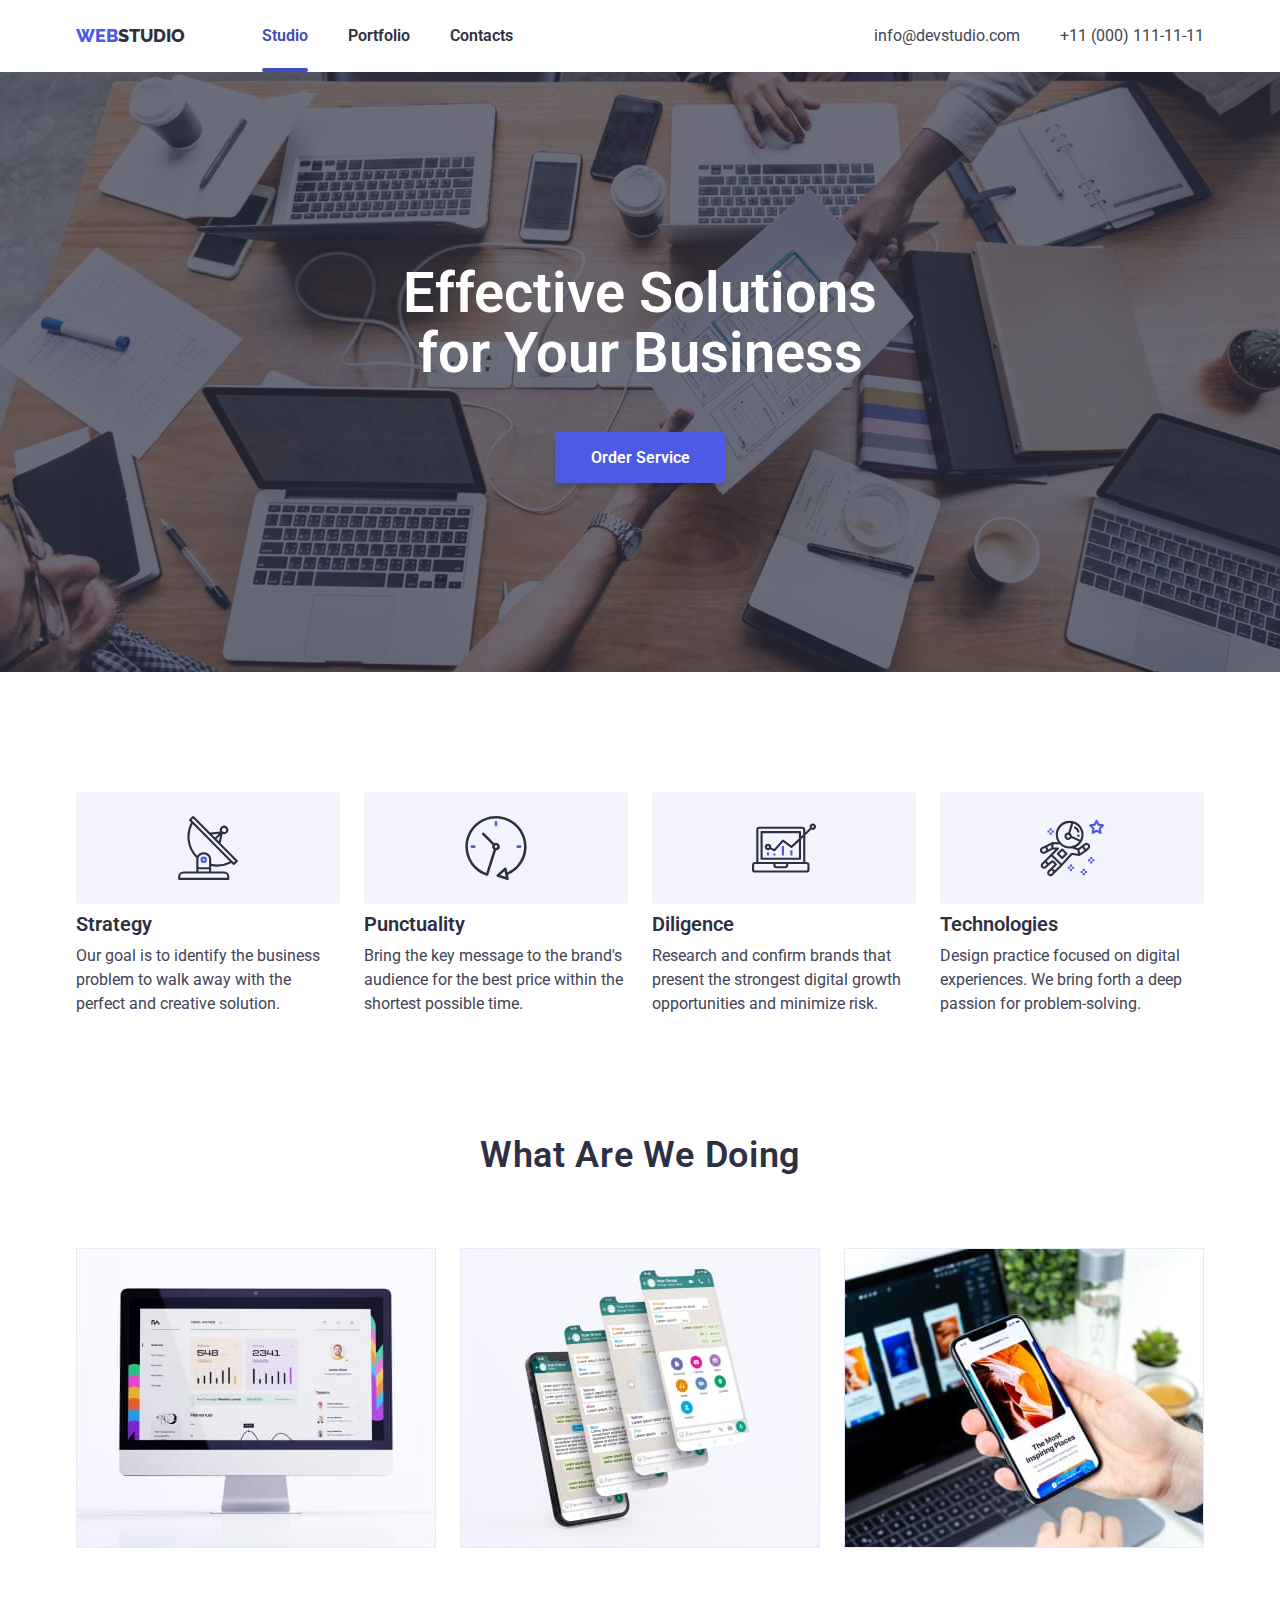
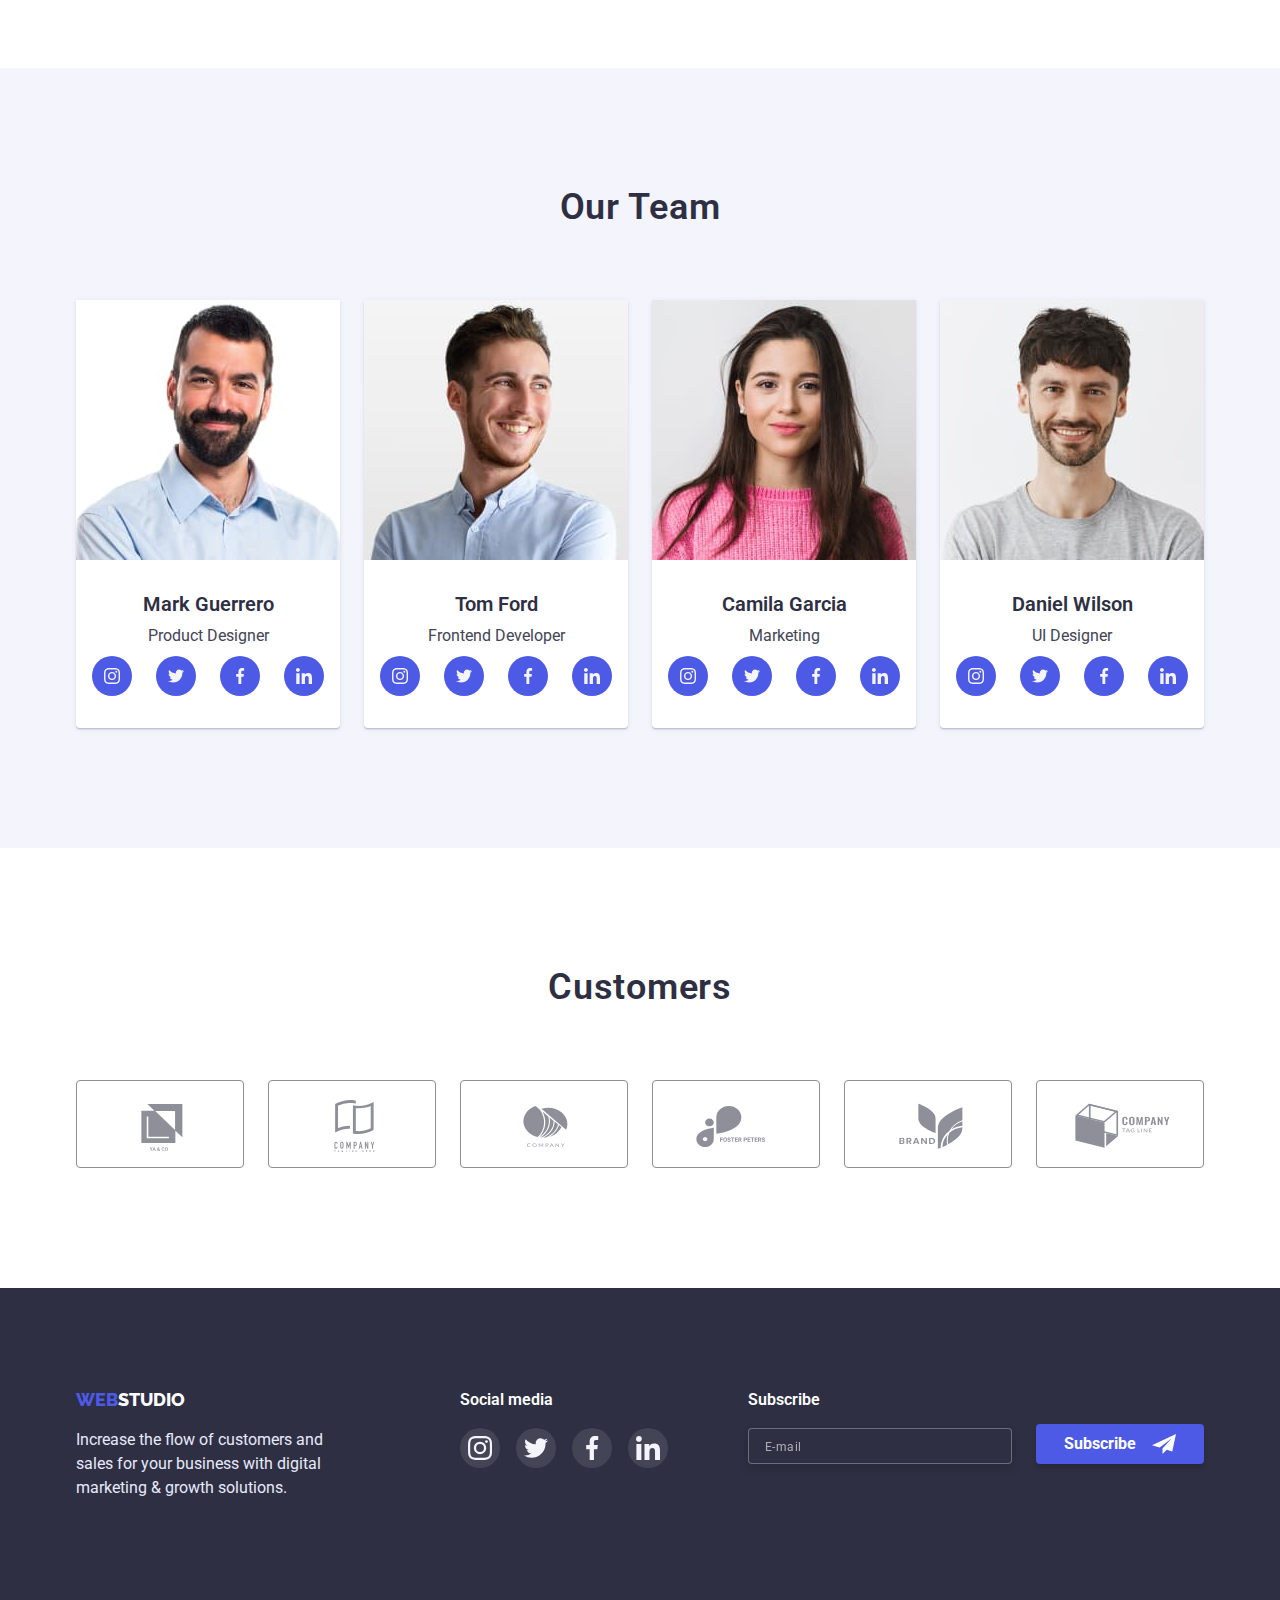
==== index.html @ 56938262 "добавляет дз 6" ====
<!DOCTYPE html>
<html lang="en">
  <head>
    <meta charset="UTF-8" />
    <meta http-equiv="X-UA-Compatible" content="IE=edge" />
    <meta name="viewport" content="width=device-width, initial-scale=1.0" />
    <title>WEBSTUDIO</title>
    <link rel="preconnect" href="https://fonts.googleapis.com" />
    <link rel="preconnect" href="https://fonts.gstatic.com" crossorigin />
    <link
      href="https://fonts.googleapis.com/css2?family=Raleway:wght@700&family=Roboto:wght@400;500;700;900&display=swap"
      rel="stylesheet"
    />
    <link
      rel="stylesheet"
      href="https://cdnjs.cloudflare.com/ajax/libs/modern-normalize/1.0.0/modern-normalize.min.css"
    />
    <link rel="stylesheet" href="./css/styles.css" />
  </head>
  <body>
    <header class="header">
      <div class="container main-nav">
        <nav class="navigation">
          <a class="logo link" href="./index.html"
            ><span class="logo-accent">web</span>studio</a
          >
          <ul class="navigation list">
            <li class="navigation-item">
              <a class="navigation-link link current" href="./index.html"
                >Studio</a
              >
            </li>
            <li class="navigation-item">
              <a class="navigation-link link" href="./portfolio.html"
                >Portfolio</a
              >
            </li>
            <li class="navigation-item">
              <a class="navigation-link link" href="">Contacts</a>
            </li>
          </ul>
        </nav>
        <ul class="contacts list">
          <li class="navigation-item">
            <a class="contacts-link link" href="mailto:info@devstudio.com"
              >info@devstudio.com</a
            >
          </li>
          <li class="navigation-item">
            <a class="contacts-link link" href="tel:+110001111111"
              >+11 (000) 111-11-11</a
            >
          </li>
        </ul>
      </div>
    </header>

    <main>
      <div data-modal class="backdrop is-hidden">
        <div class="modal">
          <button data-modal-close type="button" class="close-button">
            <svg class="close-icon">
              <use href="./images/modal.svg#icon-close"></use>
            </svg>
          </button>
          <form class="form js-speaker-form">
            <h2 class="form-title">
              Leave your contacts and we will call you back
            </h2>
            <div class="form-field">
              <label class="form-label" for="name">Name</label>
              <input class="form-input" type="text" name="name" id="name" />
              <svg class="form-icon">
                <use href="./images/modal.svg#icon-person"></use>
              </svg>
            </div>
            <div class="form-field">
              <label class="form-label" for="tel">Phone</label>
              <input class="form-input" type="tel" name="tel" id="tel" />
              <svg class="form-icon">
                <use href="./images/modal.svg#icon-phone"></use>
              </svg>
            </div>
            <div class="form-field">
              <label class="form-label" for="email">Email</label>
              <input class="form-input" type="email" name="email" id="email" />
              <svg class="form-icon">
                <use href="./images/modal.svg#icon-email"></use>
              </svg>
            </div>
            <div class="form-field comment">
              <label class="form-label" for="comment">Comment</label>
              <textarea
                class="form-input"
                name="comment"
                rows="5"
                placeholder="Text input"
                id="comment"
              ></textarea>
            </div>
            <div class="form-field checkbox">
              <label class="form-label" for="policy">
                <input
                  class="form-input-checkbox"
                  type="checkbox"
                  name="policy"
                  id="policy"
                />
                <svg class="checkbox-icon">
                  <use href="./images/modal.svg#icon-click"></use>
                </svg>
                <span
                  >I accept the terms and conditions of the
                  <a class="policy-link link" href="">Privacy Policy</a></span
                >
              </label>
            </div>
            <button class="submit-button" type="submit">Send</button>
          </form>
        </div>
      </div>
      <section class="hero">
        <div class="container">
          <h1 class="hero-title">Effective Solutions for Your Business</h1>
          <button data-modal-open class="hero-button" type="button">
            Order Service
          </button>
        </div>
      </section>
      <section class="section features">
        <div class="container">
          <h2 class="visually-hidden">Our features</h2>
          <ul class="section-list list">
            <li class="section-item">
              <div class="features-background">
                <svg class="features-icon">
                  <use href="./images/icons.svg#antenna"></use>
                </svg>
              </div>
              <h3 class="section-subtitle">Strategy</h3>
              <p class="section-text">
                Our goal is to identify the business problem to walk away with
                the perfect and creative solution.
              </p>
            </li>
            <li class="section-item">
              <div class="features-background">
                <svg class="features-icon">
                  <use href="./images/icons.svg#clock"></use>
                </svg>
              </div>
              <h3 class="section-subtitle">Punctuality</h3>
              <p class="section-text">
                Bring the key message to the brand's audience for the best price
                within the shortest possible time.
              </p>
            </li>
            <li class="section-item">
              <div class="features-background">
                <svg class="features-icon">
                  <use href="./images/icons.svg#diagram"></use>
                </svg>
              </div>
              <h3 class="section-subtitle">Diligence</h3>
              <p class="section-text">
                Research and confirm brands that present the strongest digital
                growth opportunities and minimize risk.
              </p>
            </li>
            <li class="section-item">
              <div class="features-background">
                <svg class="features-icon">
                  <use href="./images/icons.svg#astronaut"></use>
                </svg>
              </div>
              <h3 class="section-subtitle">Technologies</h3>
              <p class="section-text">
                Design practice focused on digital experiences. We bring forth a
                deep passion for problem-solving.
              </p>
            </li>
          </ul>
        </div>
      </section>
      <section class="section work">
        <div class="container">
          <h2 class="section-title">What are we doing</h2>
          <ul class="section-list list">
            <li class="section-item">
              <img src="./images/img-1.jpg" alt="computer" width="360" />
            </li>
            <li class="section-item">
              <img src="./images/img-2.jpg" alt="app" width="360" />
            </li>
            <li class="section-item">
              <img src="./images/img-3.jpg" alt="phone" width="360" />
            </li>
          </ul>
        </div>
      </section>
      <section class="section team">
        <div class="container">
          <h2 class="section-title">Our Team</h2>
          <ul class="section-list list">
            <li class="section-item">
              <img src="./images/team-1.jpg" alt="Mark Guerrero" width="264" />
              <div class="team-descr">
                <h3 class="section-subtitle">Mark Guerrero</h3>
                <p class="section-text">Product Designer</p>
              </div>
              <ul class="list team-sl-list">
                <li>
                  <a
                    class="team-sl-link"
                    href="https://www.instagram.com"
                    target="_blank"
                    rel="noopener noreferrer nofollow"
                  >
                    <svg class="team-sl-icon">
                      <use href="./images/icons.svg#instagram"></use>
                    </svg>
                  </a>
                </li>
                <li>
                  <a
                    class="team-sl-link"
                    href="https://www.twitter.com"
                    target="_blank"
                    rel="noopener noreferrer nofollow"
                  >
                    <svg class="team-sl-icon">
                      <use href="./images/icons.svg#twitter"></use>
                    </svg>
                  </a>
                </li>
                <li>
                  <a
                    class="team-sl-link"
                    href="https://www.facebook.com"
                    target="_blank"
                    rel="noopener noreferrer nofollow"
                  >
                    <svg class="team-sl-icon">
                      <use href="./images/icons.svg#facebook"></use>
                    </svg>
                  </a>
                </li>
                <li>
                  <a
                    class="team-sl-link"
                    href="https://www.linkedin.com"
                    target="_blank"
                    rel="noopener noreferrer nofollow"
                  >
                    <svg class="team-sl-icon">
                      <use href="./images/icons.svg#linkedin"></use>
                    </svg>
                  </a>
                </li>
              </ul>
            </li>
            <li class="section-item">
              <img src="./images/team-2.jpg" alt="Tom Ford" width="264" />
              <div class="team-descr">
                <h3 class="section-subtitle">Tom Ford</h3>
                <p class="section-text">Frontend Developer</p>
              </div>
              <ul class="list team-sl-list">
                <li>
                  <a
                    class="team-sl-link"
                    href="https://www.instagram.com"
                    target="_blank"
                    rel="noopener noreferrer nofollow"
                  >
                    <svg class="team-sl-icon">
                      <use href="./images/icons.svg#instagram"></use>
                    </svg>
                  </a>
                </li>
                <li>
                  <a
                    class="team-sl-link"
                    href="https://www.twitter.com"
                    target="_blank"
                    rel="noopener noreferrer nofollow"
                  >
                    <svg class="team-sl-icon">
                      <use href="./images/icons.svg#twitter"></use>
                    </svg>
                  </a>
                </li>
                <li>
                  <a
                    class="team-sl-link"
                    href="https://www.facebook.com"
                    target="_blank"
                    rel="noopener noreferrer nofollow"
                  >
                    <svg class="team-sl-icon">
                      <use href="./images/icons.svg#facebook"></use>
                    </svg>
                  </a>
                </li>
                <li>
                  <a
                    class="team-sl-link"
                    href="https://www.linkedin.com"
                    target="_blank"
                    rel="noopener noreferrer nofollow"
                  >
                    <svg class="team-sl-icon">
                      <use href="./images/icons.svg#linkedin"></use>
                    </svg>
                  </a>
                </li>
              </ul>
            </li>
            <li class="section-item">
              <img src="./images/team-3.jpg" alt="Camila Garcia" width="264" />
              <div class="team-descr">
                <h3 class="section-subtitle">Camila Garcia</h3>
                <p class="section-text">Marketing</p>
              </div>
              <ul class="list team-sl-list">
                <li>
                  <a
                    class="team-sl-link"
                    href="https://www.instagram.com"
                    target="_blank"
                    rel="noopener noreferrer nofollow"
                  >
                    <svg class="team-sl-icon">
                      <use href="./images/icons.svg#instagram"></use>
                    </svg>
                  </a>
                </li>
                <li>
                  <a
                    class="team-sl-link"
                    href="https://www.twitter.com"
                    target="_blank"
                    rel="noopener noreferrer nofollow"
                  >
                    <svg class="team-sl-icon">
                      <use href="./images/icons.svg#twitter"></use>
                    </svg>
                  </a>
                </li>
                <li>
                  <a
                    class="team-sl-link"
                    href="https://www.facebook.com"
                    target="_blank"
                    rel="noopener noreferrer nofollow"
                  >
                    <svg class="team-sl-icon">
                      <use href="./images/icons.svg#facebook"></use>
                    </svg>
                  </a>
                </li>
                <li>
                  <a
                    class="team-sl-link"
                    href="https://www.linkedin.com"
                    target="_blank"
                    rel="noopener noreferrer nofollow"
                  >
                    <svg class="team-sl-icon">
                      <use href="./images/icons.svg#linkedin"></use>
                    </svg>
                  </a>
                </li>
              </ul>
            </li>
            <li class="section-item">
              <img src="./images/team-4.jpg" alt="Daniel Wilson" width="264" />
              <div class="team-descr">
                <h3 class="section-subtitle">Daniel Wilson</h3>
                <p class="section-text">UI Designer</p>
              </div>
              <ul class="list team-sl-list">
                <li>
                  <a
                    class="team-sl-link"
                    href="https://www.instagram.com"
                    target="_blank"
                    rel="noopener noreferrer nofollow"
                  >
                    <svg class="team-sl-icon">
                      <use href="./images/icons.svg#instagram"></use>
                    </svg>
                  </a>
                </li>
                <li>
                  <a
                    class="team-sl-link"
                    href="https://www.twitter.com"
                    target="_blank"
                    rel="noopener noreferrer nofollow"
                  >
                    <svg class="team-sl-icon">
                      <use href="./images/icons.svg#twitter"></use>
                    </svg>
                  </a>
                </li>
                <li>
                  <a
                    class="team-sl-link"
                    href="https://www.facebook.com"
                    target="_blank"
                    rel="noopener noreferrer nofollow"
                  >
                    <svg class="team-sl-icon">
                      <use href="./images/icons.svg#facebook"></use>
                    </svg>
                  </a>
                </li>
                <li>
                  <a
                    class="team-sl-link"
                    href="https://www.linkedin.com"
                    target="_blank"
                    rel="noopener noreferrer nofollow"
                  >
                    <svg class="team-sl-icon">
                      <use href="./images/icons.svg#linkedin"></use>
                    </svg>
                  </a>
                </li>
              </ul>
            </li>
          </ul>
        </div>
      </section>
      <section class="customers section">
        <div class="container">
          <h2 class="section-title">Customers</h2>
          <ul class="customers-list list">
            <li>
              <a class="customers-link" href="">
                <svg class="customers-icon">
                  <use href="./images/icons.svg#customer-1"></use>
                </svg>
              </a>
            </li>
            <li>
              <a class="customers-link" href="">
                <svg class="customers-icon">
                  <use href="./images/icons.svg#customer-2"></use>
                </svg>
              </a>
            </li>
            <li>
              <a class="customers-link" href="">
                <svg class="customers-icon">
                  <use href="./images/icons.svg#customer-3"></use>
                </svg>
              </a>
            </li>
            <li>
              <a class="customers-link" href="">
                <svg class="customers-icon">
                  <use href="./images/icons.svg#customer-4"></use>
                </svg>
              </a>
            </li>
            <li>
              <a class="customers-link" href="">
                <svg class="customers-icon">
                  <use href="./images/icons.svg#customer-5"></use>
                </svg>
              </a>
            </li>
            <li>
              <a class="customers-link" href="">
                <svg class="customers-icon">
                  <use href="./images/icons.svg#customer-6"></use>
                </svg>
              </a>
            </li>
          </ul>
        </div>
      </section>
    </main>
    <footer class="footer">
      <div class="container footer-container">
        <div class="footer-information">
          <a class="footer-logo logo link" href="./index.html"
            ><span class="logo-accent">web</span>studio</a
          >
          <p class="footer-text section-text">
            Increase the flow of customers and sales for your business with
            digital marketing & growth solutions.
          </p>
        </div>
        <div class="footer-sl">
          <h3 class="footer-sl-title">Social media</h3>
          <ul class="list footer-sl-list">
            <li>
              <a
                class="footer-sl-link"
                href="https://www.instagram.com"
                target="_blank"
                rel="noopener noreferrer nofollow"
              >
                <svg class="footer-sl-icon">
                  <use href="./images/icons.svg#instagram"></use>
                </svg>
              </a>
            </li>
            <li>
              <a
                class="footer-sl-link"
                href="https://www.twitter.com"
                target="_blank"
                rel="noopener noreferrer nofollow"
              >
                <svg class="footer-sl-icon">
                  <use href="./images/icons.svg#twitter"></use>
                </svg>
              </a>
            </li>
            <li>
              <a
                class="footer-sl-link"
                href="https://www.facebook.com"
                target="_blank"
                rel="noopener noreferrer nofollow"
              >
                <svg class="footer-sl-icon">
                  <use href="./images/icons.svg#facebook"></use>
                </svg>
              </a>
            </li>
            <li>
              <a
                class="footer-sl-link"
                href="https://www.linkedin.com"
                target="_blank"
                rel="noopener noreferrer nofollow"
              >
                <svg class="footer-sl-icon">
                  <use href="./images/icons.svg#linkedin"></use>
                </svg>
              </a>
            </li>
          </ul>
        </div>
          <form class="footer-form">
            <div class="footer-form-field">
              <label class="footer-sl-title" for="footer-email"
                >Subscribe</label
              >
              <input
                class="footer-form-input"
                type="email"
                name="email"
                id="footer-email"
                placeholder="E-mail"
              />
            </div>
            <button class="footer-button" type="submit">
              Subscribe
              <svg class="subscribe-icon">
                <use href="./images/modal.svg#icon-subscribe"></use>
              </svg>
            </button>
          </form>
        </div>
      </div>
    </footer>
    <script src="./js/modal.js"></script>
    <script>
      (() => {
        document
          .querySelector('.js-speaker-form')
          .addEventListener('submit', (e) => {
            e.preventDefault();

            new FormData(e.currentTarget).forEach((value, name) =>
              console.log(`${name}: ${value}`)
            );
          });
      })();
    </script>
  </body>
</html>
---- css/styles.css ----
:root {
  --brand-color: #404bbf;
  --iris-color: #4d5ae5;
  --title-text: #2e2f42;
  --main-text: #434455;
  --ligth-text: #ffffff;
  --background-dark: #2e2f42;
  --main-background: #ffffff;
  --background-light: #f4f4fd;
  --footer-text: #e7e9fc;
  --filter-button-color: #f4f4fd;
  --accent-color: #31d0aa;
  --modal-background: #fcfcfc;
  --modal-label-text: #8e8f99;
}

body {
  font-family: 'Roboto', sans-serif;
  color: var(--main-text);
  background-color: var(--main-background);
}
img {
  display: block;
}
textarea {
  resize: none;
}
.container {
  width: 1158px;
  padding-left: 15px;
  padding-right: 15px;
  margin-left: auto;
  margin-right: auto;
}
.list {
  list-style: none;
  margin: 0;
  padding: 0;
}
.link {
  text-decoration: none;
}
.visually-hidden {
  position: absolute;
  white-space: nowrap;
  width: 1px;
  height: 1px;
  overflow: hidden;
  border: 0;
  padding: 0;
  clip: rect(0 0 0 0);
  clip-path: inset(50%);
  margin: -1px;
}

/*header*/
.header {
  box-shadow: 0px 2px 1px rgba(46, 47, 66, 0.08),
    0px 1px 1px rgba(46, 47, 66, 0.16), 0px 1px 6px rgba(46, 47, 66, 0.08);
}
.main-nav,
.navigation {
  display: flex;
  align-items: center;
}
.logo {
  font-family: 'Raleway';
  font-weight: 800;
  font-size: 18px;
  line-height: 1.33;
  color: var(--title-text);
  text-transform: uppercase;
  margin-right: 77px;
}
.logo-accent {
  color: var(--iris-color);
}
.navigation-item:not(:last-child) {
  margin-right: 40px;
}
.navigation-link {
  position: relative;
  font-weight: 600;
  font-size: 16px;
  line-height: 1.5;
  color: var(--title-text);
  display: block;
  padding-top: 24px;
  padding-bottom: 24px;
  transition: color 250ms cubic-bezier(0.4, 0, 0.2, 1);
}
.navigation-link:hover,
.navigation-link:focus {
  color: var(--main-text);
}
.contacts {
  display: flex;
  margin-left: auto;
}
.contacts-link {
  display: block;
  font-size: 16px;
  line-height: 1.5;
  color: var(--main-text);
  padding-top: 24px;
  padding-bottom: 24px;
  transition: color 250ms cubic-bezier(0.4, 0, 0.2, 1);
}
.contacts-link:hover,
.contacts-link:focus,
.contacts-link:active,
.navigation-link:active {
  color: var(--brand-color);
}
.current {
  color: var(--brand-color);
}
.current:hover,
.current:focus {
  color: var(--brand-color);
}
.current::after {
  position: absolute;
  bottom: 0;
  left: 0;
  content: '';
  border-radius: 2px;
  background-color: var(--brand-color);
  width: 100%;
  height: 4px;
}

/*main */
/* modal */
.backdrop {
  position: fixed;
  top: 0;
  left: 0;
  bottom: 0;
  right: 0;
  background-color: rgba(46, 47, 66, 0.4);
  opacity: 1;
  transition: opacity 250ms cubic-bezier(0.4, 0, 0.2, 1);
}
.backdrop.is-hidden {
  opacity: 0;
  pointer-events: none;
}
.backdrop.is-hidden .modal {
  transform: translate(-50%, -50%) scale(0.5);
}
.modal {
  position: absolute;
  top: 50%;
  left: 50%;
  min-width: 408px;
  min-height: 576px;
  background-color: var(--modal-background);
  transform: translate(-50%, -50%) scale(1);
  transition: transform 250ms cubic-bezier(0.4, 0, 0.2, 1);
}
.close-button {
  display: flex;
  justify-content: center;
  align-items: center;
  width: 24px;
  height: 24px;
  padding: 0;
  margin-top: 24px;
  margin-right: 24px;
  margin-left: 360px;
  background-color: #e7e9fc;
  border: 1px solid rgba(0, 0, 0, 0.1);
  border-radius: 50%;
  cursor: pointer;
  transition: background-color 250ms cubic-bezier(0.4, 0, 0.2, 1),
    fill 250ms cubic-bezier(0.4, 0, 0.2, 1);
}
.close-button:hover,
.close-button:focus {
  background-color: var(--brand-color);
  fill: #ffffff;
}
.close-icon {
  width: 8px;
  height: 8px;
}

.form {
  width: 408px;
  padding: 24px;
  margin-left: auto;
  margin-right: auto;
}
.form-title {
  font-weight: 600;
  font-size: 16px;
  line-height: 1.5;
  text-align: center;
  letter-spacing: 0.02em;
  color: var(--title-text);
  margin-top: 0;
  margin-bottom: 16px;
}

.form-field {
  position: relative;
  display: flex;
  flex-direction: column;
  margin-bottom: 8px;
}

.form-input {
  margin: 0;
  padding: 8px 16px 8px 34px;
  border: 1px solid rgba(33, 33, 33, 0.2);
  border-radius: 4px;
  transition: border 250ms cubic-bezier(0.4, 0, 0.2, 1);
}
.comment .form-input {
  padding: 8px 16px;
}
.form-input:focus {
  border: 1px solid var(--iris-color);
  outline: none;
}
.form-icon {
  position: absolute;
  width: 18px;
  height: 24px;
  top: 75%;
  left: 16px;
  transform: translateY(-75%);
  display: inline-block;
  fill: var(--title-text);
  transition: fill 250ms cubic-bezier(0.4, 0, 0.2, 1);
}
.form-input:focus + .form-icon {
  fill: var(--iris-color);
}

.form-label {
  margin-bottom: 4px;
  font-size: 12px;
  line-height: 1.17;
  letter-spacing: 0.01em;
  color: var(--modal-label-text);
}
.checkbox {
  margin-top: 16px;
  margin-bottom: 24px;
}
.checkbox .form-label {
  flex-direction: row;
  align-items: center;
  display: flex;
}
.form-input-checkbox {
  appearance: none;
}
.checkbox-icon {
  width: 16px;
  height: 16px;
  padding: 4px 3px;
  border: 1.25px solid #2e2f42;
  border-radius: 2px;
  margin-right: 8px;
}
.form-input-checkbox:checked + .checkbox-icon {
  background-color: var(--brand-color);
  border: 0px;
}
.policy {
  margin-bottom: 0;
  font-size: 12px;
  line-height: 1.33;
  letter-spacing: 0.04em;
  color: #757575;
  margin-left: 8px;
}
.policy-link {
  color: var(--iris-color);
}
.form-input::placeholder {
  font-size: 12px;
  line-height: 1.17;
  letter-spacing: 0.01em;
  color: rgba(117, 117, 117, 0.5);
}
.submit-button {
  display: block;
  margin-left: auto;
  margin-right: auto;
  min-width: 170px;
  background-color: var(--iris-color);
  box-shadow: 0px 4px 4px rgba(0, 0, 0, 0.15);
  border: 0px;
  border-radius: 4px;
  color: var(--ligth-text);
  font-family: inherit;
  font-weight: 600;
  font-size: 16px;
  line-height: 1.19;
  cursor: pointer;
  padding: 16px 32px;
  transition: background-color 250ms cubic-bezier(0.4, 0, 0.2, 1);
}
.submit-button:hover,
.submit-button:focus {
  background-color: var(--brand-color);
}
/* hero */
.hero {
  background-color: var(--background-dark);
  background-image: linear-gradient(
      to right,
      rgba(46, 47, 66, 0.7),
      rgba(46, 47, 66, 0.7)
    ),
    url(../images/hero-img.jpg);
  height: 600px;
  max-width: 1440px;
  margin-left: auto;
  margin-right: auto;
  padding: 192px 0;
  text-align: center;
}
.hero-title {
  font-weight: 600;
  font-size: 56px;
  line-height: 1.07;
  color: var(--ligth-text);
  width: 492px;
  margin-bottom: 48px;
  margin-top: 0;
  margin-left: auto;
  margin-right: auto;
}
.hero-button {
  min-width: 170px;
  background: var(--iris-color);
  box-shadow: 0px 4px 4px rgba(0, 0, 0, 0.15);
  border: 0px;
  border-radius: 4px;
  color: var(--ligth-text);
  font-family: inherit;
  font-weight: 600;
  font-size: 16px;
  line-height: 1.19;
  cursor: pointer;
  padding: 16px 32px;
  transition: background 250ms cubic-bezier(0.4, 0, 0.2, 1);
}
.hero-button:hover,
.hero-button:focus {
  background: var(--brand-color);
}

/*section common*/
.section {
  padding-top: 120px;
  padding-bottom: 120px;
}
.section-subtitle {
  font-weight: 600;
  font-size: 20px;
  line-height: 1.2;
  color: var(--title-text);
  margin-bottom: 8px;
  margin-top: 0;
}
.section-text {
  font-size: 16px;
  line-height: 1.5;
  margin: 0;
  color: var(--main-text);
}
.section-title {
  font-weight: 600;
  font-size: 36px;
  line-height: 1.11;
  text-align: center;
  letter-spacing: 0.02em;
  text-transform: capitalize;
  color: var(--title-text);
  margin-bottom: 72px;
  margin-top: 0;
}
.section-list {
  display: flex;
}
.section-item:not(:last-child) {
  margin-right: 24px;
}

/* features*/
.features {
  padding-bottom: 0;
}
.features .section-item {
  flex-basis: 264px;
}
.features-background {
  width: 264px;
  height: 112px;
  background-color: var(--background-light);
  border-radius: 4px;
  margin-bottom: 8px;
}
.features-icon {
  width: 64px;
  height: 64px;
  margin: 24px 100px;
}
/*team*/
.team {
  background-color: var(--background-light);
}
.team .section-item {
  background-color: var(--main-background);
  width: 264px;
  box-shadow: 0px 1px 6px rgba(46, 47, 66, 0.08),
    0px 1px 1px rgba(46, 47, 66, 0.16), 0px 2px 1px rgba(46, 47, 66, 0.08);
  border-radius: 0px 0px 4px 4px;
  text-align: center;
}
.team-descr {
  margin-top: 32px;
  margin-bottom: 8px;
}
.team-sl-list {
  display: flex;
  gap: 24px;
  justify-content: center;
  padding: 0 16px 32px 16px;
}
.team-sl-link {
  display: block;
  background-color: var(--iris-color);
  width: 40px;
  height: 40px;
  border-radius: 50%;
  transition: background-color 250ms cubic-bezier(0.4, 0, 0.2, 1);
}
.team-sl-link:hover,
.team-sl-link:focus {
  background-color: var(--brand-color);
}
.team-sl-icon {
  width: 16px;
  height: 16px;
  margin: 12px;
}
/* customer */
.customers-list {
  display: flex;
  gap: 24px;
}
.customers-link {
  display: block;
  width: 168px;
  height: 88px;
  color: #8e8f99;
  border: 1px solid #8e8f99;
  border-radius: 4px;
  transition: border 250ms cubic-bezier(0.4, 0, 0.2, 1),
    color 250ms cubic-bezier(0.4, 0, 0.2, 1);
}
.customers-link:hover,
.customers-link:focus {
  border: 1px solid var(--brand-color);
  color: var(--brand-color);
}
.customers-icon {
  width: 104px;
  height: 56px;
  margin: 16px 32px;
}
.customers-icon {
  fill: currentColor;
}
/*footer*/
.footer {
  padding-top: 100px;
  padding-bottom: 100px;
  background-color: var(--background-dark);
}
.footer-container {
  display: flex;
}
.footer-logo {
  display: block;
  color: var(--ligth-text);
  margin-bottom: 16px;
  margin-right: 0;
}
.footer-text {
  color: var(--footer-text);
  width: 264px;
  margin: 0;
}
.footer-sl {
  margin-left: 120px;
}
.footer-sl-list {
  display: flex;
  gap: 16px;
}
.footer-sl-title {
  margin-top: 0;
  margin-bottom: 16px;
  font-weight: 600;
  font-size: 16px;
  line-height: 1.5;
  color: var(--ligth-text);
}
.footer-sl-link {
  display: block;
  width: 40px;
  height: 40px;
  border-radius: 50%;
  background-color: rgba(255, 255, 255, 0.1);
  transition: background-color 250ms cubic-bezier(0.4, 0, 0.2, 1);
}
.footer-sl-link:hover,
.footer-sl-link:focus {
  background-color: var(--accent-color);
}
.footer-sl-icon {
  width: 24px;
  height: 24px;
  margin: 8px;
}
/* footer-form */
.footer-form {
  margin-left: 80px;
  display: flex;
  flex-direction: row;
  gap: 24px;
}
.footer-form-field {
  display: flex;
  flex-direction: column;
}
.footer-form-input {
  width: 264px;
  background-color: var(--background-dark);
  border: 1px solid rgba(255, 255, 255, 0.3);
  filter: drop-shadow(0px 4px 4px rgba(0, 0, 0, 0.15));
  border-radius: 4px;
  padding: 8px 16px;
  color: var(--ligth-text);
  transition: border 250ms cubic-bezier(0.4, 0, 0.2, 1);
}
.footer-form-input:focus {
  border: 1px solid var(--iris-color);
  outline: none;
}
.footer-form-input::placeholder {
  font-size: 12px;
  line-height: 2;
  letter-spacing: 0.04em;
  color: rgba(255, 255, 255, 0.6);
}
.footer-button {
  align-self: center;
  display: flex;
  justify-content: center;
  align-items: center;
  min-width: 168px;
  background: var(--iris-color);
  box-shadow: 0px 4px 4px rgba(0, 0, 0, 0.15);
  border: 0px;
  border-radius: 4px;
  color: var(--ligth-text);
  font-family: inherit;
  font-weight: 700;
  font-size: 16px;
  line-height: 1.5;
  cursor: pointer;
  padding: 8px 24px;
  transition: box-shadow 250ms cubic-bezier(0.4, 0, 0.2, 1);
}
.subscribe-icon {
  width: 24px;
  height: 24px;
  margin-left: 16px;
}
.footer-button:hover,
.footer-button:focus {
  background: var(--brand-color);
}

/*portfolio*/
.gallery {
  padding-bottom: 120px;
  padding-top: 96px;
}

/* filter */
.filter-list {
  display: flex;
  margin-bottom: 72px;
  justify-content: center;
}
.filter-button {
  font-weight: 600;
  font-size: 16px;
  font-family: inherit;
  line-height: 1.5;
  color: var(--brand-color);
  justify-content: center;
  align-items: center;
  padding: 8px 16px;
  min-width: 69px;
  background: var(--filter-button-color);
  border: 1px solid var(--footer-text);
  border-radius: 4px;
  cursor: pointer;
  transition: background 250ms cubic-bezier(0.4, 0, 0.2, 1),
    box-shadow 250ms cubic-bezier(0.4, 0, 0.2, 1),
    color 250ms cubic-bezier(0.4, 0, 0.2, 1),
    border 250ms cubic-bezier(0.4, 0, 0.2, 1);
}
.filter-button:hover,
.filter-button:focus {
  background: var(--brand-color);
  box-shadow: 0px 3px 1px rgba(0, 0, 0, 0.1), 0px 2px 1px rgba(0, 0, 0, 0.08),
    0px 2px 2px rgba(0, 0, 0, 0.12);
  color: var(--ligth-text);
  border: 1px solid var(--brand-color);
}

.gallery-list {
  display: flex;
  flex-wrap: wrap;
  row-gap: 48px;
  column-gap: 24px;
}
.gallery-link {
  display: block;
  width: 360px;
  box-shadow: 0px 1px 6px rgba(46, 47, 66, 0.08);
  transition: box-shadow 250ms cubic-bezier(0.4, 0, 0.2, 1);
}
.gallery-link:hover,
.gallery-link:focus {
  box-shadow: 0px 1px 6px rgba(46, 47, 66, 0.08),
    0px 1px 1px rgba(46, 47, 66, 0.16), 0px 2px 1px rgba(46, 47, 66, 0.08);
}
.gallery-descr {
  padding: 32px 16px;
  border: 0.5px solid #f4f4fd;
  border-top: none;
}
.gallery-thumb {
  position: relative;
  overflow: hidden;
}
.gallery-thumb::before,
.gallery-thumb-text {
  position: absolute;
  width: 100%;
  height: 100%;
  opacity: 0;
  transform: translateY(100%);
  transition: opacity 250ms cubic-bezier(0.4, 0, 0.2, 1),
    transform 250ms cubic-bezier(0.4, 0, 0.2, 1);
}
.gallery-thumb::before {
  display: inline-block;
  content: '';
  background-color: var(--iris-color);
}
.gallery-thumb-text {
  top: 0;
  left: 0;
  padding-top: 40px;
  padding-left: 32px;
  padding-right: 32px;
  margin: 0;
  font-size: 16px;
  line-height: 1.5;
  color: #f4f4fd;
}
.gallery-link:hover .gallery-thumb::before,
.gallery-link:focus .gallery-thumb::before,
.gallery-link:hover .gallery-thumb-text,
.gallery-link:focus .gallery-thumb-text {
  opacity: 1;
  transform: translateY(0);
}
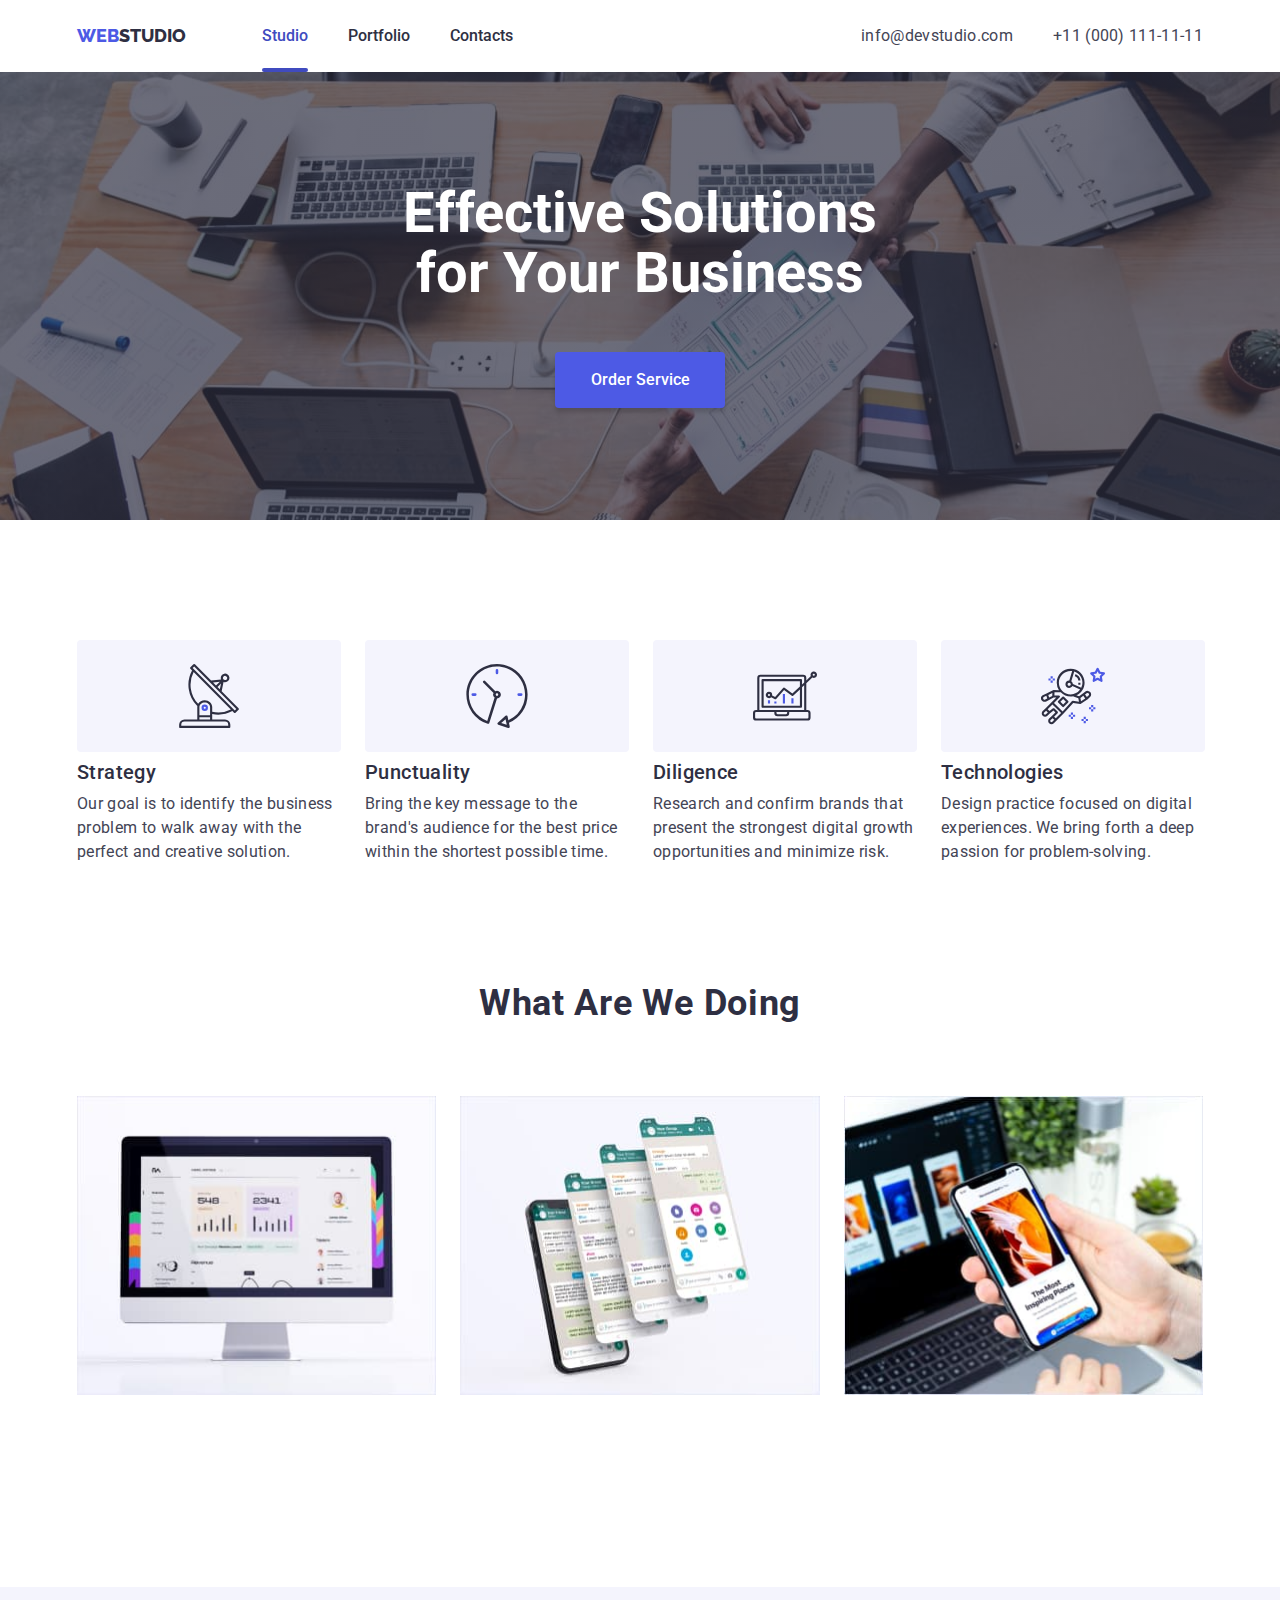
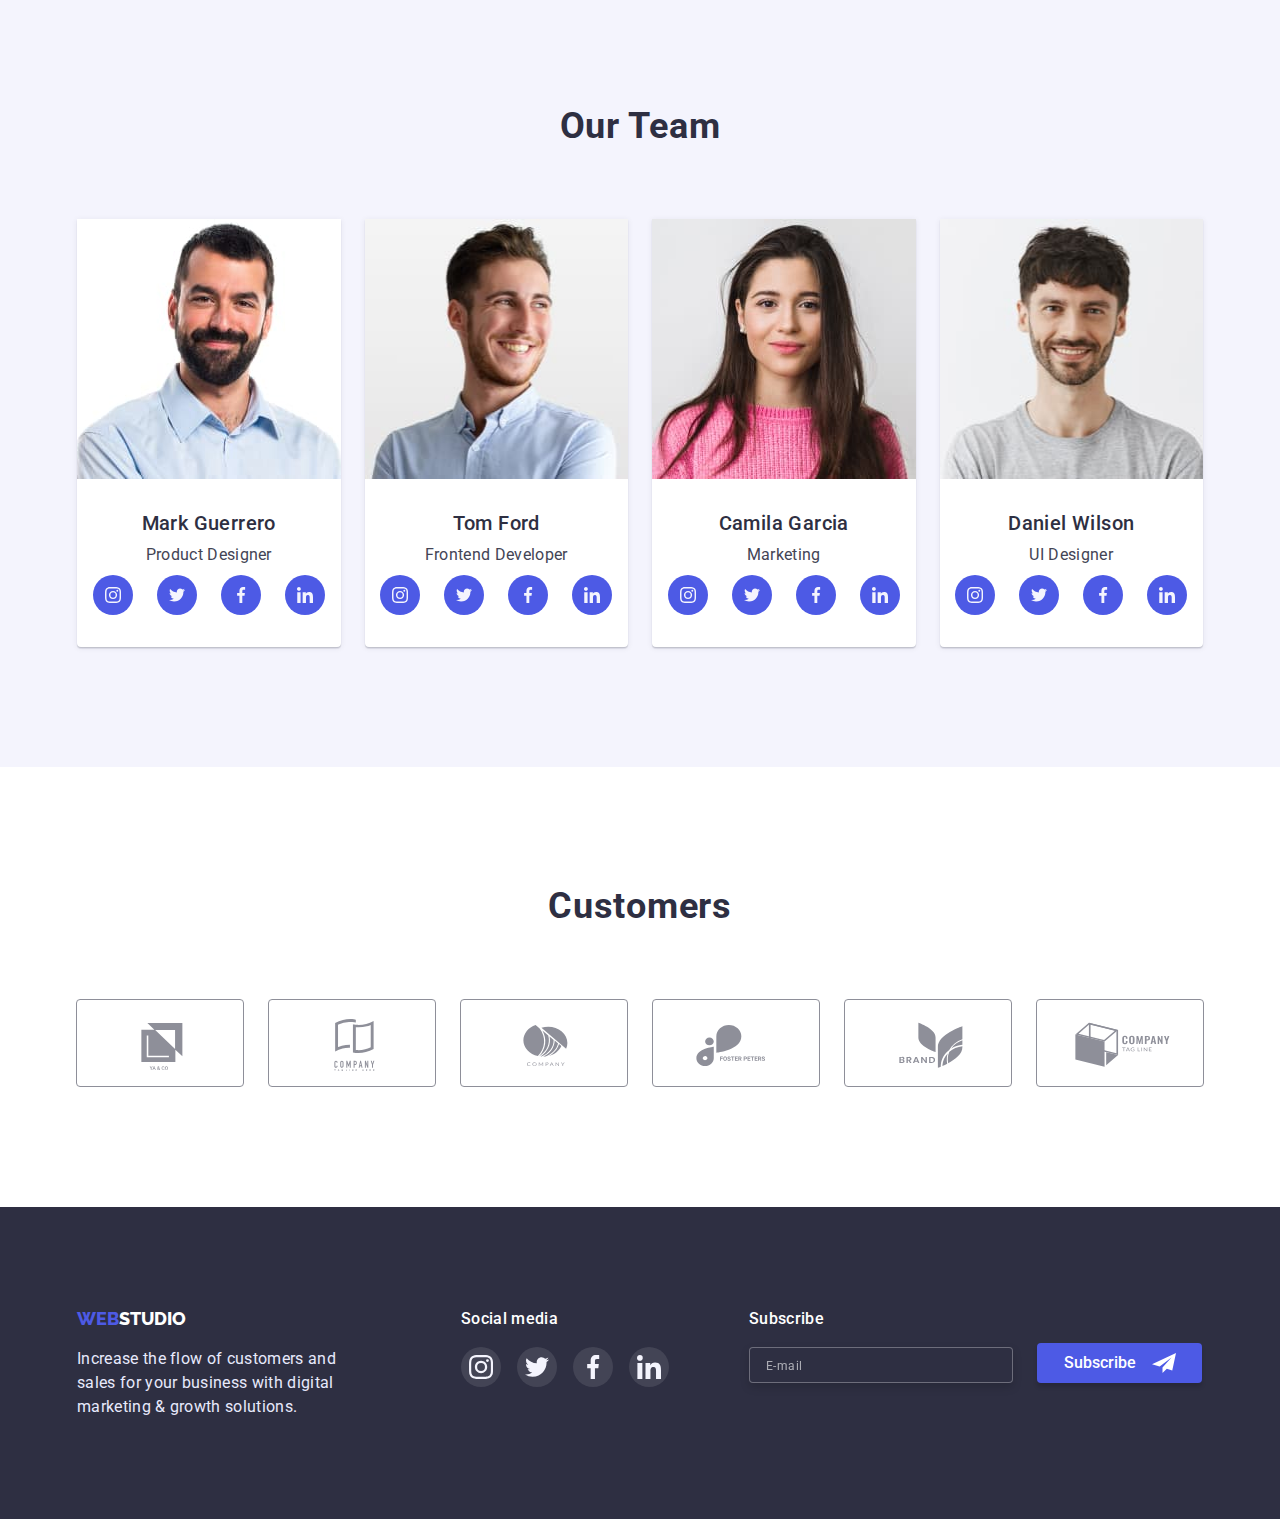
==== commit 244c9976: "добавляет портфолио адаптивное" ====
--- a/index.html
+++ b/index.html
@@ -20,7 +20,7 @@
   <body>
     <header class="header">
       <div class="container main-nav">
-        <nav class="navigation">
+        <nav class="navigation-main">
           <a class="logo link" href="./index.html"
             ><span class="logo-accent">web</span>studio</a
           >
@@ -40,23 +40,483 @@
             </li>
           </ul>
         </nav>
+        <button type="button" class="mobile-menu-open js-open-menu">
+          <svg class="burger-icon">
+            <use href="./images/modal.svg#icon-burger"></use>
+          </svg>
+        </button>
         <ul class="contacts list">
-          <li class="navigation-item">
+          <li class="contacts-item">
             <a class="contacts-link link" href="mailto:info@devstudio.com"
               >info@devstudio.com</a
             >
           </li>
-          <li class="navigation-item">
+          <li class="contacts-item">
             <a class="contacts-link link" href="tel:+110001111111"
               >+11 (000) 111-11-11</a
             >
+          </li>
+        </ul>
+      </div>
+      <div class="mobile-menu mobile-menu-container js-menu-container">
+        <button type="button" class="mobile-menu-close js-close-menu">
+          <svg class="close-icon">
+            <use href="./images/modal.svg#icon-close"></use>
+          </svg>
+        </button>
+        <ul class="mobile-navigation list">
+            <li class="mobile-navigation-item">
+              <a class="mobile-navigation-link link current" href="./index.html"
+                >Studio</a
+              >
+            </li>
+            <li class="mobile-navigation-item">
+              <a class="mobile-navigation-link link" href="./portfolio.html"
+                >Portfolio</a
+              >
+            </li>
+            <li class="mobile-navigation-item">
+              <a class="mobile-navigation-link link" href="">Contacts</a>
+            </li>
+          </ul>
+        </nav>
+        <ul class="mobile-contacts list">
+          <li class="mobile-navigation-item">
+            <a class="mobile-phone-link link" href="tel:+110001111111"
+              >+11 (000) 111-11-11</a
+            >
+          </li>
+          <li class="mobile-navigation-item">
+            <a class="mobile-email-link link" href="mailto:info@devstudio.com"
+              >info@devstudio.com</a
+            >
+          </li>
+        </ul>
+        <ul class="list mobile-sl-list">
+          <li>
+            <a
+              class="mobile-sl-link"
+              href="https://www.instagram.com"
+              target="_blank"
+              rel="noopener noreferrer nofollow"
+              >
+              <svg class="mobile-sl-icon">
+                <use href="./images/icons.svg#instagram"></use>
+              </svg>
+            </a>
+          </li>
+          <li>
+            <a
+              class="mobile-sl-link"
+              href="https://www.twitter.com"
+              target="_blank"
+              rel="noopener noreferrer nofollow"
+              >
+              <svg class="mobile-sl-icon">
+                <use href="./images/icons.svg#twitter"></use>
+              </svg>
+            </a>
+          </li>
+          <li>
+            <a
+              class="mobile-sl-link"
+              href="https://www.facebook.com"
+              target="_blank"
+              rel="noopener noreferrer nofollow"
+              >
+              <svg class="mobile-sl-icon">
+                <use href="./images/icons.svg#facebook"></use>
+              </svg>
+            </a>
+          </li>
+          <li>
+            <a
+              class="mobile-sl-link"
+              href="https://www.linkedin.com"
+              target="_blank"
+              rel="noopener noreferrer nofollow"
+              >
+              <svg class="mobile-sl-icon">
+                <use href="./images/icons.svg#linkedin"></use>
+              </svg>
+            </a>
           </li>
         </ul>
       </div>
     </header>
 
     <main>
-      <div data-modal class="backdrop is-hidden">
+      <section class="hero">
+        <div class="container">
+          <h1 class="hero-title">Effective Solutions for Your Business</h1>
+          <button data-modal-open class="hero-button" type="button">
+            Order Service
+          </button>
+        </div>
+      </section>
+      <section class="section features">
+        <div class="container">
+          <h2 class="visually-hidden">Our features</h2>
+          <ul class="section-list list">
+            <li class="section-item">
+              <div class="features-background">
+                <svg class="features-icon">
+                  <use href="./images/icons.svg#antenna"></use>
+                </svg>
+              </div>
+              <h3 class="section-subtitle">Strategy</h3>
+              <p class="section-text">
+                Our goal is to identify the business problem to walk away with
+                the perfect and creative solution.
+              </p>
+            </li>
+            <li class="section-item">
+              <div class="features-background">
+                <svg class="features-icon">
+                  <use href="./images/icons.svg#clock"></use>
+                </svg>
+              </div>
+              <h3 class="section-subtitle">Punctuality</h3>
+              <p class="section-text">
+                Bring the key message to the brand's audience for the best price
+                within the shortest possible time.
+              </p>
+            </li>
+            <li class="section-item">
+              <div class="features-background">
+                <svg class="features-icon">
+                  <use href="./images/icons.svg#diagram"></use>
+                </svg>
+              </div>
+              <h3 class="section-subtitle">Diligence</h3>
+              <p class="section-text">
+                Research and confirm brands that present the strongest digital
+                growth opportunities and minimize risk.
+              </p>
+            </li>
+            <li class="section-item">
+              <div class="features-background">
+                <svg class="features-icon">
+                  <use href="./images/icons.svg#astronaut"></use>
+                </svg>
+              </div>
+              <h3 class="section-subtitle">Technologies</h3>
+              <p class="section-text">
+                Design practice focused on digital experiences. We bring forth a
+                deep passion for problem-solving.
+              </p>
+            </li>
+          </ul>
+        </div>
+      </section>
+      <section class="section work">
+        <div class="container">
+          <h2 class="section-title">What are we doing</h2>
+          <ul class="section-list list">
+            <li class="section-item">
+              <img srcset="./images/img-1.jpg 1x, ./images/img-1@2x.jpg 2x"
+              src="./images/img-1.jpg" alt="computer" width="360" />
+            </li>
+            <li class="section-item">
+              <img srcset="./images/img-2.jpg 1x, ./images/img-2@2x.jpg 2x"
+              src="./images/img-2.jpg" alt="app" width="360" />
+            </li>
+            <li class="section-item">
+              <img srcset="./images/img-3.jpg 1x, ./images/img-3@2x.jpg 2x"
+              src="./images/img-3.jpg" alt="phone" width="360" />
+            </li>
+          </ul>
+        </div>
+      </section>
+      <section class="section team">
+        <div class="container">
+          <h2 class="section-title">Our Team</h2>
+          <ul class="section-list list">
+            <li class="section-item">
+              <img srcset="./images/team-1.jpg 1x, ./images/team-1@2x.jpg 2x"
+              src="./images/team-1.jpg" alt="Mark Guerrero" width="264" />
+              <div class="team-descr">
+                <h3 class="section-subtitle">Mark Guerrero</h3>
+                <p class="section-text">Product Designer</p>
+              </div>
+              <ul class="list team-sl-list">
+                <li>
+                  <a
+                    class="team-sl-link"
+                    href="https://www.instagram.com"
+                    target="_blank"
+                    rel="noopener noreferrer nofollow"
+                  >
+                    <svg class="team-sl-icon">
+                      <use href="./images/icons.svg#instagram"></use>
+                    </svg>
+                  </a>
+                </li>
+                <li>
+                  <a
+                    class="team-sl-link"
+                    href="https://www.twitter.com"
+                    target="_blank"
+                    rel="noopener noreferrer nofollow"
+                  >
+                    <svg class="team-sl-icon">
+                      <use href="./images/icons.svg#twitter"></use>
+                    </svg>
+                  </a>
+                </li>
+                <li>
+                  <a
+                    class="team-sl-link"
+                    href="https://www.facebook.com"
+                    target="_blank"
+                    rel="noopener noreferrer nofollow"
+                  >
+                    <svg class="team-sl-icon">
+                      <use href="./images/icons.svg#facebook"></use>
+                    </svg>
+                  </a>
+                </li>
+                <li>
+                  <a
+                    class="team-sl-link"
+                    href="https://www.linkedin.com"
+                    target="_blank"
+                    rel="noopener noreferrer nofollow"
+                  >
+                    <svg class="team-sl-icon">
+                      <use href="./images/icons.svg#linkedin"></use>
+                    </svg>
+                  </a>
+                </li>
+              </ul>
+            </li>
+            <li class="section-item">
+              <img srcset="./images/team-2.jpg 1x, ./images/team-2@2x.jpg 2x"
+              src="./images/team-2.jpg" alt="Tom Ford" width="264" />
+              <div class="team-descr">
+                <h3 class="section-subtitle">Tom Ford</h3>
+                <p class="section-text">Frontend Developer</p>
+              </div>
+              <ul class="list team-sl-list">
+                <li>
+                  <a
+                    class="team-sl-link"
+                    href="https://www.instagram.com"
+                    target="_blank"
+                    rel="noopener noreferrer nofollow"
+                  >
+                    <svg class="team-sl-icon">
+                      <use href="./images/icons.svg#instagram"></use>
+                    </svg>
+                  </a>
+                </li>
+                <li>
+                  <a
+                    class="team-sl-link"
+                    href="https://www.twitter.com"
+                    target="_blank"
+                    rel="noopener noreferrer nofollow"
+                  >
+                    <svg class="team-sl-icon">
+                      <use href="./images/icons.svg#twitter"></use>
+                    </svg>
+                  </a>
+                </li>
+                <li>
+                  <a
+                    class="team-sl-link"
+                    href="https://www.facebook.com"
+                    target="_blank"
+                    rel="noopener noreferrer nofollow"
+                  >
+                    <svg class="team-sl-icon">
+                      <use href="./images/icons.svg#facebook"></use>
+                    </svg>
+                  </a>
+                </li>
+                <li>
+                  <a
+                    class="team-sl-link"
+                    href="https://www.linkedin.com"
+                    target="_blank"
+                    rel="noopener noreferrer nofollow"
+                  >
+                    <svg class="team-sl-icon">
+                      <use href="./images/icons.svg#linkedin"></use>
+                    </svg>
+                  </a>
+                </li>
+              </ul>
+            </li>
+            <li class="section-item">
+              <img srcset="./images/team-3.jpg 1x, ./images/team-3@2x.jpg 2x"
+              src="./images/team-3.jpg" alt="Camila Garcia" width="264" />
+              <div class="team-descr">
+                <h3 class="section-subtitle">Camila Garcia</h3>
+                <p class="section-text">Marketing</p>
+              </div>
+              <ul class="list team-sl-list">
+                <li>
+                  <a
+                    class="team-sl-link"
+                    href="https://www.instagram.com"
+                    target="_blank"
+                    rel="noopener noreferrer nofollow"
+                  >
+                    <svg class="team-sl-icon">
+                      <use href="./images/icons.svg#instagram"></use>
+                    </svg>
+                  </a>
+                </li>
+                <li>
+                  <a
+                    class="team-sl-link"
+                    href="https://www.twitter.com"
+                    target="_blank"
+                    rel="noopener noreferrer nofollow"
+                  >
+                    <svg class="team-sl-icon">
+                      <use href="./images/icons.svg#twitter"></use>
+                    </svg>
+                  </a>
+                </li>
+                <li>
+                  <a
+                    class="team-sl-link"
+                    href="https://www.facebook.com"
+                    target="_blank"
+                    rel="noopener noreferrer nofollow"
+                  >
+                    <svg class="team-sl-icon">
+                      <use href="./images/icons.svg#facebook"></use>
+                    </svg>
+                  </a>
+                </li>
+                <li>
+                  <a
+                    class="team-sl-link"
+                    href="https://www.linkedin.com"
+                    target="_blank"
+                    rel="noopener noreferrer nofollow"
+                  >
+                    <svg class="team-sl-icon">
+                      <use href="./images/icons.svg#linkedin"></use>
+                    </svg>
+                  </a>
+                </li>
+              </ul>
+            </li>
+            <li class="section-item">
+              <img srcset="./images/team-4.jpg 1x, ./images/team-4@2x.jpg 2x"
+              src="./images/team-4.jpg" alt="Daniel Wilson" width="264" />
+              <div class="team-descr">
+                <h3 class="section-subtitle">Daniel Wilson</h3>
+                <p class="section-text">UI Designer</p>
+              </div>
+              <ul class="list team-sl-list">
+                <li>
+                  <a
+                    class="team-sl-link"
+                    href="https://www.instagram.com"
+                    target="_blank"
+                    rel="noopener noreferrer nofollow"
+                  >
+                    <svg class="team-sl-icon">
+                      <use href="./images/icons.svg#instagram"></use>
+                    </svg>
+                  </a>
+                </li>
+                <li>
+                  <a
+                    class="team-sl-link"
+                    href="https://www.twitter.com"
+                    target="_blank"
+                    rel="noopener noreferrer nofollow"
+                  >
+                    <svg class="team-sl-icon">
+                      <use href="./images/icons.svg#twitter"></use>
+                    </svg>
+                  </a>
+                </li>
+                <li>
+                  <a
+                    class="team-sl-link"
+                    href="https://www.facebook.com"
+                    target="_blank"
+                    rel="noopener noreferrer nofollow"
+                  >
+                    <svg class="team-sl-icon">
+                      <use href="./images/icons.svg#facebook"></use>
+                    </svg>
+                  </a>
+                </li>
+                <li>
+                  <a
+                    class="team-sl-link"
+                    href="https://www.linkedin.com"
+                    target="_blank"
+                    rel="noopener noreferrer nofollow"
+                  >
+                    <svg class="team-sl-icon">
+                      <use href="./images/icons.svg#linkedin"></use>
+                    </svg>
+                  </a>
+                </li>
+              </ul>
+            </li>
+          </ul>
+        </div>
+      </section>
+      <section class="customers section">
+        <div class="container">
+          <h2 class="section-title">Customers</h2>
+          <ul class="customers-list list">
+            <li class="section-item">
+              <a class="customers-link" href="">
+                <svg class="customers-icon">
+                  <use href="./images/icons.svg#customer-1"></use>
+                </svg>
+              </a>
+            </li>
+            <li class="section-item">
+              <a class="customers-link" href="">
+                <svg class="customers-icon">
+                  <use href="./images/icons.svg#customer-2"></use>
+                </svg>
+              </a>
+            </li>
+            <li class="section-item">
+              <a class="customers-link" href="">
+                <svg class="customers-icon">
+                  <use href="./images/icons.svg#customer-3"></use>
+                </svg>
+              </a>
+            </li>
+            <li class="section-item">
+              <a class="customers-link" href="">
+                <svg class="customers-icon">
+                  <use href="./images/icons.svg#customer-4"></use>
+                </svg>
+              </a>
+            </li>
+            <li class="section-item">
+              <a class="customers-link" href="">
+                <svg class="customers-icon">
+                  <use href="./images/icons.svg#customer-5"></use>
+                </svg>
+              </a>
+            </li>
+            <li class="section-item">
+              <a class="customers-link" href="">
+                <svg class="customers-icon">
+                  <use href="./images/icons.svg#customer-6"></use>
+                </svg>
+              </a>
+            </li>
+          </ul>
+        </div>
+      </section>
+            <div data-modal class="backdrop is-hidden">
         <div class="modal">
           <button data-modal-close type="button" class="close-button">
             <svg class="close-icon">
@@ -119,455 +579,90 @@
           </form>
         </div>
       </div>
-      <section class="hero">
-        <div class="container">
-          <h1 class="hero-title">Effective Solutions for Your Business</h1>
-          <button data-modal-open class="hero-button" type="button">
-            Order Service
-          </button>
-        </div>
-      </section>
-      <section class="section features">
-        <div class="container">
-          <h2 class="visually-hidden">Our features</h2>
-          <ul class="section-list list">
-            <li class="section-item">
-              <div class="features-background">
-                <svg class="features-icon">
-                  <use href="./images/icons.svg#antenna"></use>
-                </svg>
-              </div>
-              <h3 class="section-subtitle">Strategy</h3>
-              <p class="section-text">
-                Our goal is to identify the business problem to walk away with
-                the perfect and creative solution.
-              </p>
-            </li>
-            <li class="section-item">
-              <div class="features-background">
-                <svg class="features-icon">
-                  <use href="./images/icons.svg#clock"></use>
-                </svg>
-              </div>
-              <h3 class="section-subtitle">Punctuality</h3>
-              <p class="section-text">
-                Bring the key message to the brand's audience for the best price
-                within the shortest possible time.
-              </p>
-            </li>
-            <li class="section-item">
-              <div class="features-background">
-                <svg class="features-icon">
-                  <use href="./images/icons.svg#diagram"></use>
-                </svg>
-              </div>
-              <h3 class="section-subtitle">Diligence</h3>
-              <p class="section-text">
-                Research and confirm brands that present the strongest digital
-                growth opportunities and minimize risk.
-              </p>
-            </li>
-            <li class="section-item">
-              <div class="features-background">
-                <svg class="features-icon">
-                  <use href="./images/icons.svg#astronaut"></use>
-                </svg>
-              </div>
-              <h3 class="section-subtitle">Technologies</h3>
-              <p class="section-text">
-                Design practice focused on digital experiences. We bring forth a
-                deep passion for problem-solving.
-              </p>
-            </li>
-          </ul>
-        </div>
-      </section>
-      <section class="section work">
-        <div class="container">
-          <h2 class="section-title">What are we doing</h2>
-          <ul class="section-list list">
-            <li class="section-item">
-              <img src="./images/img-1.jpg" alt="computer" width="360" />
-            </li>
-            <li class="section-item">
-              <img src="./images/img-2.jpg" alt="app" width="360" />
-            </li>
-            <li class="section-item">
-              <img src="./images/img-3.jpg" alt="phone" width="360" />
-            </li>
-          </ul>
-        </div>
-      </section>
-      <section class="section team">
-        <div class="container">
-          <h2 class="section-title">Our Team</h2>
-          <ul class="section-list list">
-            <li class="section-item">
-              <img src="./images/team-1.jpg" alt="Mark Guerrero" width="264" />
-              <div class="team-descr">
-                <h3 class="section-subtitle">Mark Guerrero</h3>
-                <p class="section-text">Product Designer</p>
-              </div>
-              <ul class="list team-sl-list">
-                <li>
-                  <a
-                    class="team-sl-link"
-                    href="https://www.instagram.com"
-                    target="_blank"
-                    rel="noopener noreferrer nofollow"
-                  >
-                    <svg class="team-sl-icon">
-                      <use href="./images/icons.svg#instagram"></use>
-                    </svg>
-                  </a>
-                </li>
-                <li>
-                  <a
-                    class="team-sl-link"
-                    href="https://www.twitter.com"
-                    target="_blank"
-                    rel="noopener noreferrer nofollow"
-                  >
-                    <svg class="team-sl-icon">
-                      <use href="./images/icons.svg#twitter"></use>
-                    </svg>
-                  </a>
-                </li>
-                <li>
-                  <a
-                    class="team-sl-link"
-                    href="https://www.facebook.com"
-                    target="_blank"
-                    rel="noopener noreferrer nofollow"
-                  >
-                    <svg class="team-sl-icon">
-                      <use href="./images/icons.svg#facebook"></use>
-                    </svg>
-                  </a>
-                </li>
-                <li>
-                  <a
-                    class="team-sl-link"
-                    href="https://www.linkedin.com"
-                    target="_blank"
-                    rel="noopener noreferrer nofollow"
-                  >
-                    <svg class="team-sl-icon">
-                      <use href="./images/icons.svg#linkedin"></use>
-                    </svg>
-                  </a>
-                </li>
-              </ul>
-            </li>
-            <li class="section-item">
-              <img src="./images/team-2.jpg" alt="Tom Ford" width="264" />
-              <div class="team-descr">
-                <h3 class="section-subtitle">Tom Ford</h3>
-                <p class="section-text">Frontend Developer</p>
-              </div>
-              <ul class="list team-sl-list">
-                <li>
-                  <a
-                    class="team-sl-link"
-                    href="https://www.instagram.com"
-                    target="_blank"
-                    rel="noopener noreferrer nofollow"
-                  >
-                    <svg class="team-sl-icon">
-                      <use href="./images/icons.svg#instagram"></use>
-                    </svg>
-                  </a>
-                </li>
-                <li>
-                  <a
-                    class="team-sl-link"
-                    href="https://www.twitter.com"
-                    target="_blank"
-                    rel="noopener noreferrer nofollow"
-                  >
-                    <svg class="team-sl-icon">
-                      <use href="./images/icons.svg#twitter"></use>
-                    </svg>
-                  </a>
-                </li>
-                <li>
-                  <a
-                    class="team-sl-link"
-                    href="https://www.facebook.com"
-                    target="_blank"
-                    rel="noopener noreferrer nofollow"
-                  >
-                    <svg class="team-sl-icon">
-                      <use href="./images/icons.svg#facebook"></use>
-                    </svg>
-                  </a>
-                </li>
-                <li>
-                  <a
-                    class="team-sl-link"
-                    href="https://www.linkedin.com"
-                    target="_blank"
-                    rel="noopener noreferrer nofollow"
-                  >
-                    <svg class="team-sl-icon">
-                      <use href="./images/icons.svg#linkedin"></use>
-                    </svg>
-                  </a>
-                </li>
-              </ul>
-            </li>
-            <li class="section-item">
-              <img src="./images/team-3.jpg" alt="Camila Garcia" width="264" />
-              <div class="team-descr">
-                <h3 class="section-subtitle">Camila Garcia</h3>
-                <p class="section-text">Marketing</p>
-              </div>
-              <ul class="list team-sl-list">
-                <li>
-                  <a
-                    class="team-sl-link"
-                    href="https://www.instagram.com"
-                    target="_blank"
-                    rel="noopener noreferrer nofollow"
-                  >
-                    <svg class="team-sl-icon">
-                      <use href="./images/icons.svg#instagram"></use>
-                    </svg>
-                  </a>
-                </li>
-                <li>
-                  <a
-                    class="team-sl-link"
-                    href="https://www.twitter.com"
-                    target="_blank"
-                    rel="noopener noreferrer nofollow"
-                  >
-                    <svg class="team-sl-icon">
-                      <use href="./images/icons.svg#twitter"></use>
-                    </svg>
-                  </a>
-                </li>
-                <li>
-                  <a
-                    class="team-sl-link"
-                    href="https://www.facebook.com"
-                    target="_blank"
-                    rel="noopener noreferrer nofollow"
-                  >
-                    <svg class="team-sl-icon">
-                      <use href="./images/icons.svg#facebook"></use>
-                    </svg>
-                  </a>
-                </li>
-                <li>
-                  <a
-                    class="team-sl-link"
-                    href="https://www.linkedin.com"
-                    target="_blank"
-                    rel="noopener noreferrer nofollow"
-                  >
-                    <svg class="team-sl-icon">
-                      <use href="./images/icons.svg#linkedin"></use>
-                    </svg>
-                  </a>
-                </li>
-              </ul>
-            </li>
-            <li class="section-item">
-              <img src="./images/team-4.jpg" alt="Daniel Wilson" width="264" />
-              <div class="team-descr">
-                <h3 class="section-subtitle">Daniel Wilson</h3>
-                <p class="section-text">UI Designer</p>
-              </div>
-              <ul class="list team-sl-list">
-                <li>
-                  <a
-                    class="team-sl-link"
-                    href="https://www.instagram.com"
-                    target="_blank"
-                    rel="noopener noreferrer nofollow"
-                  >
-                    <svg class="team-sl-icon">
-                      <use href="./images/icons.svg#instagram"></use>
-                    </svg>
-                  </a>
-                </li>
-                <li>
-                  <a
-                    class="team-sl-link"
-                    href="https://www.twitter.com"
-                    target="_blank"
-                    rel="noopener noreferrer nofollow"
-                  >
-                    <svg class="team-sl-icon">
-                      <use href="./images/icons.svg#twitter"></use>
-                    </svg>
-                  </a>
-                </li>
-                <li>
-                  <a
-                    class="team-sl-link"
-                    href="https://www.facebook.com"
-                    target="_blank"
-                    rel="noopener noreferrer nofollow"
-                  >
-                    <svg class="team-sl-icon">
-                      <use href="./images/icons.svg#facebook"></use>
-                    </svg>
-                  </a>
-                </li>
-                <li>
-                  <a
-                    class="team-sl-link"
-                    href="https://www.linkedin.com"
-                    target="_blank"
-                    rel="noopener noreferrer nofollow"
-                  >
-                    <svg class="team-sl-icon">
-                      <use href="./images/icons.svg#linkedin"></use>
-                    </svg>
-                  </a>
-                </li>
-              </ul>
-            </li>
-          </ul>
-        </div>
-      </section>
-      <section class="customers section">
-        <div class="container">
-          <h2 class="section-title">Customers</h2>
-          <ul class="customers-list list">
-            <li>
-              <a class="customers-link" href="">
-                <svg class="customers-icon">
-                  <use href="./images/icons.svg#customer-1"></use>
-                </svg>
-              </a>
-            </li>
-            <li>
-              <a class="customers-link" href="">
-                <svg class="customers-icon">
-                  <use href="./images/icons.svg#customer-2"></use>
-                </svg>
-              </a>
-            </li>
-            <li>
-              <a class="customers-link" href="">
-                <svg class="customers-icon">
-                  <use href="./images/icons.svg#customer-3"></use>
-                </svg>
-              </a>
-            </li>
-            <li>
-              <a class="customers-link" href="">
-                <svg class="customers-icon">
-                  <use href="./images/icons.svg#customer-4"></use>
-                </svg>
-              </a>
-            </li>
-            <li>
-              <a class="customers-link" href="">
-                <svg class="customers-icon">
-                  <use href="./images/icons.svg#customer-5"></use>
-                </svg>
-              </a>
-            </li>
-            <li>
-              <a class="customers-link" href="">
-                <svg class="customers-icon">
-                  <use href="./images/icons.svg#customer-6"></use>
-                </svg>
-              </a>
-            </li>
-          </ul>
-        </div>
-      </section>
     </main>
     <footer class="footer">
-      <div class="container footer-container">
-        <div class="footer-information">
-          <a class="footer-logo logo link" href="./index.html"
-            ><span class="logo-accent">web</span>studio</a
-          >
-          <p class="footer-text section-text">
-            Increase the flow of customers and sales for your business with
-            digital marketing & growth solutions.
-          </p>
+      <div class="container">
+        <div class="footer-container">
+          <div class="footer-information">
+            <a class="footer-logo logo link" href="./index.html"
+              ><span class="logo-accent">web</span>studio</a>
+            <p class="footer-text section-text">
+              Increase the flow of customers and sales for your business with
+              digital marketing & growth solutions.
+            </p>
+          </div>
+          <div class="footer-sl">
+            <h3 class="footer-sl-title">Social media</h3>
+            <ul class="list footer-sl-list">
+              <li>
+                <a
+                  class="footer-sl-link"
+                  href="https://www.instagram.com"
+                  target="_blank"
+                  rel="noopener noreferrer nofollow">
+                  <svg class="footer-sl-icon">
+                    <use href="./images/icons.svg#instagram"></use>
+                  </svg>
+                </a>
+              </li>
+              <li>
+                <a
+                  class="footer-sl-link"
+                  href="https://www.twitter.com"
+                  target="_blank"
+                  rel="noopener noreferrer nofollow"
+                >
+                  <svg class="footer-sl-icon">
+                    <use href="./images/icons.svg#twitter"></use>
+                  </svg>
+                </a>
+              </li>
+              <li>
+                <a
+                  class="footer-sl-link"
+                  href="https://www.facebook.com"
+                  target="_blank"
+                  rel="noopener noreferrer nofollow"
+                >
+                  <svg class="footer-sl-icon">
+                    <use href="./images/icons.svg#facebook"></use>
+                  </svg>
+                </a>
+              </li>
+              <li>
+                <a
+                  class="footer-sl-link"
+                  href="https://www.linkedin.com"
+                  target="_blank"
+                  rel="noopener noreferrer nofollow"
+                >
+                  <svg class="footer-sl-icon">
+                    <use href="./images/icons.svg#linkedin"></use>
+                  </svg>
+                </a>
+              </li>
+            </ul>
+          </div>
         </div>
-        <div class="footer-sl">
-          <h3 class="footer-sl-title">Social media</h3>
-          <ul class="list footer-sl-list">
-            <li>
-              <a
-                class="footer-sl-link"
-                href="https://www.instagram.com"
-                target="_blank"
-                rel="noopener noreferrer nofollow"
-              >
-                <svg class="footer-sl-icon">
-                  <use href="./images/icons.svg#instagram"></use>
-                </svg>
-              </a>
-            </li>
-            <li>
-              <a
-                class="footer-sl-link"
-                href="https://www.twitter.com"
-                target="_blank"
-                rel="noopener noreferrer nofollow"
-              >
-                <svg class="footer-sl-icon">
-                  <use href="./images/icons.svg#twitter"></use>
-                </svg>
-              </a>
-            </li>
-            <li>
-              <a
-                class="footer-sl-link"
-                href="https://www.facebook.com"
-                target="_blank"
-                rel="noopener noreferrer nofollow"
-              >
-                <svg class="footer-sl-icon">
-                  <use href="./images/icons.svg#facebook"></use>
-                </svg>
-              </a>
-            </li>
-            <li>
-              <a
-                class="footer-sl-link"
-                href="https://www.linkedin.com"
-                target="_blank"
-                rel="noopener noreferrer nofollow"
-              >
-                <svg class="footer-sl-icon">
-                  <use href="./images/icons.svg#linkedin"></use>
-                </svg>
-              </a>
-            </li>
-          </ul>
-        </div>
-          <form class="footer-form">
-            <div class="footer-form-field">
-              <label class="footer-sl-title" for="footer-email"
-                >Subscribe</label
-              >
-              <input
-                class="footer-form-input"
-                type="email"
-                name="email"
-                id="footer-email"
-                placeholder="E-mail"
-              />
-            </div>
+        <form class="footer-form">
+          <div class="footer-form-field">
+            <label class="footer-sl-title" for="footer-email"
+              >Subscribe</label>
+            <input
+              class="footer-form-input"
+              type="email"
+              name="email"
+              id="footer-email"
+              placeholder="E-mail"
+            />
+          </div>
             <button class="footer-button" type="submit">
               Subscribe
               <svg class="subscribe-icon">
                 <use href="./images/modal.svg#icon-subscribe"></use>
               </svg>
             </button>
-          </form>
-        </div>
+        </form>
       </div>
     </footer>
     <script src="./js/modal.js"></script>
@@ -584,5 +679,6 @@
           });
       })();
     </script>
+    <script src="./js/mobile-menu.js"></script>
   </body>
-</html>
+</html>--- a/css/styles.css
+++ b/css/styles.css
@@ -25,13 +25,7 @@
 textarea {
   resize: none;
 }
-.container {
-  width: 1158px;
-  padding-left: 15px;
-  padding-right: 15px;
-  margin-left: auto;
-  margin-right: auto;
-}
+
 .list {
   list-style: none;
   margin: 0;
@@ -52,86 +46,217 @@
   clip-path: inset(50%);
   margin: -1px;
 }
+.container {
+  width: 100%;
+  padding-left: 16px;
+  padding-right: 16px;
+}
 
-/*header*/
+/* -----------------------------------------------------HEADER-MOBILE----------------------------------------------------------- */
 .header {
   box-shadow: 0px 2px 1px rgba(46, 47, 66, 0.08),
     0px 1px 1px rgba(46, 47, 66, 0.16), 0px 1px 6px rgba(46, 47, 66, 0.08);
-}
-.main-nav,
-.navigation {
-  display: flex;
-  align-items: center;
 }
 .logo {
   font-family: 'Raleway';
   font-weight: 800;
   font-size: 18px;
-  line-height: 1.33;
+  line-height: 1.16;
   color: var(--title-text);
   text-transform: uppercase;
-  margin-right: 77px;
 }
 .logo-accent {
   color: var(--iris-color);
 }
-.navigation-item:not(:last-child) {
-  margin-right: 40px;
-}
-.navigation-link {
-  position: relative;
-  font-weight: 600;
+/* -----------------------------------------------------HERO-MOBILE------------------------------------------------------------ */
+.hero {
+  background-color: var(--background-dark);
+  background-image: linear-gradient(
+      to right,
+      rgba(46, 47, 66, 0.7),
+      rgba(46, 47, 66, 0.7)
+    ),
+    url(../images/hero-img-mob.jpg);
+  width: 100%;
+  margin-left: auto;
+  margin-right: auto;
+  padding: 112px 0;
+  text-align: center;
+}
+@media (min-device-pixel-ratio: 2),
+  (min-resolution: 192dpi),
+  (min-resolution: 2dppx) {
+  .hero {
+    background-image: linear-gradient(
+        to right,
+        rgba(46, 47, 66, 0.7),
+        rgba(46, 47, 66, 0.7)
+      ),
+      url('../images/hero-img-mob@2x.jpg');
+    background-size: cover;
+    background-repeat: no-repeat;
+  }
+}
+.hero-title {
+  font-weight: 700;
+  font-size: 36px;
+  line-height: 1.11;
+  color: var(--ligth-text);
+  max-width: 318px;
+  margin-bottom: 72px;
+  margin-top: 0;
+  margin-left: auto;
+  margin-right: auto;
+}
+.hero-button {
+  min-width: 170px;
+  background: var(--iris-color);
+  box-shadow: 0px 4px 4px rgba(0, 0, 0, 0.15);
+  border: 0px;
+  border-radius: 4px;
+  color: var(--ligth-text);
+  font-family: inherit;
+  font-weight: 500;
   font-size: 16px;
   line-height: 1.5;
+  cursor: pointer;
+  padding: 16px 32px;
+  transition: background 250ms cubic-bezier(0.4, 0, 0.2, 1);
+}
+.hero-button:hover,
+.hero-button:focus {
+  background: var(--brand-color);
+}
+/* -----------------------------------------------------SECTIONS-MOBILE----------------------------------------------------------- */
+.section {
+  padding-top: 96px;
+  padding-bottom: 96px;
+}
+.section-subtitle {
+  font-weight: 700;
+  font-size: 36px;
+  line-height: 1.11;
+  letter-spacing: 0.02em;
+  text-transform: capitalize;
+  text-align: center;
   color: var(--title-text);
-  display: block;
-  padding-top: 24px;
-  padding-bottom: 24px;
-  transition: color 250ms cubic-bezier(0.4, 0, 0.2, 1);
-}
-.navigation-link:hover,
-.navigation-link:focus {
-  color: var(--main-text);
-}
-.contacts {
-  display: flex;
-  margin-left: auto;
-}
-.contacts-link {
-  display: block;
+  margin-bottom: 8px;
+  margin-top: 0;
+}
+.section-text {
+  font-weight: 500;
   font-size: 16px;
   line-height: 1.5;
+  letter-spacing: 0.02em;
+  margin: 0;
   color: var(--main-text);
-  padding-top: 24px;
-  padding-bottom: 24px;
-  transition: color 250ms cubic-bezier(0.4, 0, 0.2, 1);
-}
-.contacts-link:hover,
-.contacts-link:focus,
-.contacts-link:active,
-.navigation-link:active {
+}
+.section-title {
+  font-weight: 700;
+  font-size: 36px;
+  line-height: 1.11;
+  text-align: center;
+  letter-spacing: 0.02em;
+  text-transform: capitalize;
+  color: var(--title-text);
+  margin-bottom: 72px;
+  margin-top: 0;
+}
+.section-item:not(:last-child) {
+  margin-bottom: 72px;
+}
+/* -----------------------------------------------------FEATURES-MOBILE------------------------------------------------------------ */
+.features-background {
+  display: none;
+}
+/* -----------------------------------------------------WORK-MOBILE------------------------------------------------------------ */
+.work {
+  display: none;
+}
+/* -----------------------------------------------------TEAM-MOBILE------------------------------------------------------------ */
+.team {
+  background-color: var(--background-light);
+}
+.team .section-item {
+  background-color: var(--main-background);
+  width: 264px;
+  box-shadow: 0px 1px 6px rgba(46, 47, 66, 0.08),
+    0px 1px 1px rgba(46, 47, 66, 0.16), 0px 2px 1px rgba(46, 47, 66, 0.08);
+  border-radius: 0px 0px 4px 4px;
+  text-align: center;
+  margin-left: auto;
+  margin-right: auto;
+}
+.team-descr {
+  margin-top: 32px;
+  margin-bottom: 8px;
+}
+.team .section-subtitle {
+  font-weight: 500;
+  font-size: 20px;
+  line-height: 1.2;
+}
+.team .section-text {
+  font-weight: 400;
+}
+.team-sl-list {
+  display: flex;
+  gap: 24px;
+  justify-content: center;
+  padding: 0 14px 32px 14px;
+}
+.team-sl-link {
+  display: block;
+  background-color: var(--iris-color);
+  width: 40px;
+  height: 40px;
+  border-radius: 50%;
+  transition: background-color 250ms cubic-bezier(0.4, 0, 0.2, 1);
+}
+.team-sl-link:hover,
+.team-sl-link:focus {
+  background-color: var(--brand-color);
+}
+.team-sl-icon {
+  width: 16px;
+  height: 16px;
+  margin: 12px;
+}
+/* -----------------------------------------------------CUSTOMERS-MOBILE------------------------------------------------------------ */
+.customers-list {
+  display: flex;
+  flex-wrap: wrap;
+  row-gap: 72px;
+  column-gap: 16px;
+  justify-content: center;
+}
+.customers .section-item {
+  margin: 0;
+}
+.customers-link {
+  display: block;
+  width: 190px;
+  height: 88px;
+  color: #8e8f99;
+  border: 1px solid #8e8f99;
+  border-radius: 4px;
+  transition: border 250ms cubic-bezier(0.4, 0, 0.2, 1),
+    color 250ms cubic-bezier(0.4, 0, 0.2, 1);
+}
+.customers-link:hover,
+.customers-link:focus {
+  border: 1px solid var(--brand-color);
   color: var(--brand-color);
 }
-.current {
-  color: var(--brand-color);
-}
-.current:hover,
-.current:focus {
-  color: var(--brand-color);
-}
-.current::after {
-  position: absolute;
-  bottom: 0;
-  left: 0;
-  content: '';
-  border-radius: 2px;
-  background-color: var(--brand-color);
-  width: 100%;
-  height: 4px;
-}
-
-/*main */
-/* modal */
+.customers-icon {
+  width: 110px;
+  height: 56px;
+  margin: 16px 40px;
+}
+.customers-icon {
+  fill: currentColor;
+}
+/* -----------------------------------------------------MODAL-MOBILE------------------------------------------------------------ */
 .backdrop {
   position: fixed;
   top: 0;
@@ -153,8 +278,9 @@
   position: absolute;
   top: 50%;
   left: 50%;
-  min-width: 408px;
-  min-height: 576px;
+  width: 95%;
+  max-width: 392px;
+  max-height: 586px;
   background-color: var(--modal-background);
   transform: translate(-50%, -50%) scale(1);
   transition: transform 250ms cubic-bezier(0.4, 0, 0.2, 1);
@@ -166,9 +292,9 @@
   width: 24px;
   height: 24px;
   padding: 0;
-  margin-top: 24px;
-  margin-right: 24px;
-  margin-left: 360px;
+  margin-top: 4.5%;
+  margin-right: 4.5%;
+  margin-left: 87%;
   background-color: #e7e9fc;
   border: 1px solid rgba(0, 0, 0, 0.1);
   border-radius: 50%;
@@ -185,15 +311,14 @@
   width: 8px;
   height: 8px;
 }
-
 .form {
-  width: 408px;
-  padding: 24px;
+  max-width: 392px;
+  padding: 24px 16px;
   margin-left: auto;
   margin-right: auto;
 }
 .form-title {
-  font-weight: 600;
+  font-weight: 500;
   font-size: 16px;
   line-height: 1.5;
   text-align: center;
@@ -209,7 +334,13 @@
   flex-direction: column;
   margin-bottom: 8px;
 }
-
+.form-label {
+  margin-bottom: 4px;
+  font-size: 12px;
+  line-height: 1.33;
+  letter-spacing: 0.04em;
+  color: var(--modal-label-text);
+}
 .form-input {
   margin: 0;
   padding: 8px 16px 8px 34px;
@@ -223,6 +354,12 @@
 .form-input:focus {
   border: 1px solid var(--iris-color);
   outline: none;
+}
+.form-input::placeholder {
+  font-size: 12px;
+  line-height: 1.33;
+  letter-spacing: 0.04em;
+  color: rgba(117, 117, 117, 0.5);
 }
 .form-icon {
   position: absolute;
@@ -239,13 +376,6 @@
   fill: var(--iris-color);
 }
 
-.form-label {
-  margin-bottom: 4px;
-  font-size: 12px;
-  line-height: 1.17;
-  letter-spacing: 0.01em;
-  color: var(--modal-label-text);
-}
 .checkbox {
   margin-top: 16px;
   margin-bottom: 24px;
@@ -281,12 +411,7 @@
 .policy-link {
   color: var(--iris-color);
 }
-.form-input::placeholder {
-  font-size: 12px;
-  line-height: 1.17;
-  letter-spacing: 0.01em;
-  color: rgba(117, 117, 117, 0.5);
-}
+
 .submit-button {
   display: block;
   margin-left: auto;
@@ -298,9 +423,9 @@
   border-radius: 4px;
   color: var(--ligth-text);
   font-family: inherit;
-  font-weight: 600;
+  font-weight: 500;
   font-size: 16px;
-  line-height: 1.19;
+  line-height: 1.5;
   cursor: pointer;
   padding: 16px 32px;
   transition: background-color 250ms cubic-bezier(0.4, 0, 0.2, 1);
@@ -309,302 +434,23 @@
 .submit-button:focus {
   background-color: var(--brand-color);
 }
-/* hero */
-.hero {
-  background-color: var(--background-dark);
-  background-image: linear-gradient(
-      to right,
-      rgba(46, 47, 66, 0.7),
-      rgba(46, 47, 66, 0.7)
-    ),
-    url(../images/hero-img.jpg);
-  height: 600px;
-  max-width: 1440px;
-  margin-left: auto;
-  margin-right: auto;
-  padding: 192px 0;
-  text-align: center;
-}
-.hero-title {
-  font-weight: 600;
-  font-size: 56px;
-  line-height: 1.07;
-  color: var(--ligth-text);
-  width: 492px;
-  margin-bottom: 48px;
-  margin-top: 0;
-  margin-left: auto;
-  margin-right: auto;
-}
-.hero-button {
-  min-width: 170px;
-  background: var(--iris-color);
-  box-shadow: 0px 4px 4px rgba(0, 0, 0, 0.15);
-  border: 0px;
-  border-radius: 4px;
-  color: var(--ligth-text);
-  font-family: inherit;
-  font-weight: 600;
-  font-size: 16px;
-  line-height: 1.19;
-  cursor: pointer;
-  padding: 16px 32px;
-  transition: background 250ms cubic-bezier(0.4, 0, 0.2, 1);
-}
-.hero-button:hover,
-.hero-button:focus {
-  background: var(--brand-color);
-}
-
-/*section common*/
-.section {
-  padding-top: 120px;
-  padding-bottom: 120px;
-}
-.section-subtitle {
-  font-weight: 600;
-  font-size: 20px;
-  line-height: 1.2;
-  color: var(--title-text);
-  margin-bottom: 8px;
-  margin-top: 0;
-}
-.section-text {
-  font-size: 16px;
-  line-height: 1.5;
-  margin: 0;
-  color: var(--main-text);
-}
-.section-title {
-  font-weight: 600;
-  font-size: 36px;
-  line-height: 1.11;
-  text-align: center;
-  letter-spacing: 0.02em;
-  text-transform: capitalize;
-  color: var(--title-text);
-  margin-bottom: 72px;
-  margin-top: 0;
-}
-.section-list {
-  display: flex;
-}
-.section-item:not(:last-child) {
-  margin-right: 24px;
-}
-
-/* features*/
-.features {
-  padding-bottom: 0;
-}
-.features .section-item {
-  flex-basis: 264px;
-}
-.features-background {
-  width: 264px;
-  height: 112px;
-  background-color: var(--background-light);
-  border-radius: 4px;
-  margin-bottom: 8px;
-}
-.features-icon {
-  width: 64px;
-  height: 64px;
-  margin: 24px 100px;
-}
-/*team*/
-.team {
-  background-color: var(--background-light);
-}
-.team .section-item {
-  background-color: var(--main-background);
-  width: 264px;
-  box-shadow: 0px 1px 6px rgba(46, 47, 66, 0.08),
-    0px 1px 1px rgba(46, 47, 66, 0.16), 0px 2px 1px rgba(46, 47, 66, 0.08);
-  border-radius: 0px 0px 4px 4px;
-  text-align: center;
-}
-.team-descr {
-  margin-top: 32px;
-  margin-bottom: 8px;
-}
-.team-sl-list {
-  display: flex;
-  gap: 24px;
-  justify-content: center;
-  padding: 0 16px 32px 16px;
-}
-.team-sl-link {
-  display: block;
-  background-color: var(--iris-color);
-  width: 40px;
-  height: 40px;
-  border-radius: 50%;
-  transition: background-color 250ms cubic-bezier(0.4, 0, 0.2, 1);
-}
-.team-sl-link:hover,
-.team-sl-link:focus {
-  background-color: var(--brand-color);
-}
-.team-sl-icon {
-  width: 16px;
-  height: 16px;
-  margin: 12px;
-}
-/* customer */
-.customers-list {
-  display: flex;
-  gap: 24px;
-}
-.customers-link {
-  display: block;
-  width: 168px;
-  height: 88px;
-  color: #8e8f99;
-  border: 1px solid #8e8f99;
-  border-radius: 4px;
-  transition: border 250ms cubic-bezier(0.4, 0, 0.2, 1),
-    color 250ms cubic-bezier(0.4, 0, 0.2, 1);
-}
-.customers-link:hover,
-.customers-link:focus {
-  border: 1px solid var(--brand-color);
-  color: var(--brand-color);
-}
-.customers-icon {
-  width: 104px;
-  height: 56px;
-  margin: 16px 32px;
-}
-.customers-icon {
-  fill: currentColor;
-}
-/*footer*/
-.footer {
-  padding-top: 100px;
-  padding-bottom: 100px;
-  background-color: var(--background-dark);
-}
-.footer-container {
-  display: flex;
-}
-.footer-logo {
-  display: block;
-  color: var(--ligth-text);
-  margin-bottom: 16px;
-  margin-right: 0;
-}
-.footer-text {
-  color: var(--footer-text);
-  width: 264px;
-  margin: 0;
-}
-.footer-sl {
-  margin-left: 120px;
-}
-.footer-sl-list {
-  display: flex;
-  gap: 16px;
-}
-.footer-sl-title {
-  margin-top: 0;
-  margin-bottom: 16px;
-  font-weight: 600;
-  font-size: 16px;
-  line-height: 1.5;
-  color: var(--ligth-text);
-}
-.footer-sl-link {
-  display: block;
-  width: 40px;
-  height: 40px;
-  border-radius: 50%;
-  background-color: rgba(255, 255, 255, 0.1);
-  transition: background-color 250ms cubic-bezier(0.4, 0, 0.2, 1);
-}
-.footer-sl-link:hover,
-.footer-sl-link:focus {
-  background-color: var(--accent-color);
-}
-.footer-sl-icon {
-  width: 24px;
-  height: 24px;
-  margin: 8px;
-}
-/* footer-form */
-.footer-form {
-  margin-left: 80px;
-  display: flex;
-  flex-direction: row;
-  gap: 24px;
-}
-.footer-form-field {
-  display: flex;
-  flex-direction: column;
-}
-.footer-form-input {
-  width: 264px;
-  background-color: var(--background-dark);
-  border: 1px solid rgba(255, 255, 255, 0.3);
-  filter: drop-shadow(0px 4px 4px rgba(0, 0, 0, 0.15));
-  border-radius: 4px;
-  padding: 8px 16px;
-  color: var(--ligth-text);
-  transition: border 250ms cubic-bezier(0.4, 0, 0.2, 1);
-}
-.footer-form-input:focus {
-  border: 1px solid var(--iris-color);
-  outline: none;
-}
-.footer-form-input::placeholder {
-  font-size: 12px;
-  line-height: 2;
-  letter-spacing: 0.04em;
-  color: rgba(255, 255, 255, 0.6);
-}
-.footer-button {
-  align-self: center;
-  display: flex;
-  justify-content: center;
-  align-items: center;
-  min-width: 168px;
-  background: var(--iris-color);
-  box-shadow: 0px 4px 4px rgba(0, 0, 0, 0.15);
-  border: 0px;
-  border-radius: 4px;
-  color: var(--ligth-text);
-  font-family: inherit;
-  font-weight: 700;
-  font-size: 16px;
-  line-height: 1.5;
-  cursor: pointer;
-  padding: 8px 24px;
-  transition: box-shadow 250ms cubic-bezier(0.4, 0, 0.2, 1);
-}
-.subscribe-icon {
-  width: 24px;
-  height: 24px;
-  margin-left: 16px;
-}
-.footer-button:hover,
-.footer-button:focus {
-  background: var(--brand-color);
-}
-
-/*portfolio*/
+/* ------------------------------------------------------GALLERY-MOBILE------------------------------------------------------------ */
 .gallery {
-  padding-bottom: 120px;
-  padding-top: 96px;
-}
-
-/* filter */
+  padding-bottom: 48px;
+  padding-top: 48px;
+}
 .filter-list {
   display: flex;
-  margin-bottom: 72px;
-  justify-content: center;
+  flex-wrap: wrap;
+  margin-bottom: 48px;
+  row-gap: 16px;
+  column-gap: 24px;
+}
+.filter-list .section-item {
+  margin: 0;
 }
 .filter-button {
-  font-weight: 600;
+  font-weight: 500;
   font-size: 16px;
   font-family: inherit;
   line-height: 1.5;
@@ -612,7 +458,6 @@
   justify-content: center;
   align-items: center;
   padding: 8px 16px;
-  min-width: 69px;
   background: var(--filter-button-color);
   border: 1px solid var(--footer-text);
   border-radius: 4px;
@@ -630,16 +475,14 @@
   color: var(--ligth-text);
   border: 1px solid var(--brand-color);
 }
-
 .gallery-list {
   display: flex;
-  flex-wrap: wrap;
-  row-gap: 48px;
-  column-gap: 24px;
+  flex-direction: column;
+  gap: 48px;
 }
 .gallery-link {
   display: block;
-  width: 360px;
+  max-width: 396px;
   box-shadow: 0px 1px 6px rgba(46, 47, 66, 0.08);
   transition: box-shadow 250ms cubic-bezier(0.4, 0, 0.2, 1);
 }
@@ -648,10 +491,22 @@
   box-shadow: 0px 1px 6px rgba(46, 47, 66, 0.08),
     0px 1px 1px rgba(46, 47, 66, 0.16), 0px 2px 1px rgba(46, 47, 66, 0.08);
 }
+img {
+  width: 100%;
+}
 .gallery-descr {
   padding: 32px 16px;
   border: 0.5px solid #f4f4fd;
   border-top: none;
+}
+.gallery .section-subtitle {
+  font-weight: 500;
+  font-size: 20px;
+  line-height: 1.2;
+  text-align: left;
+}
+.gallery .section-text {
+  font-weight: 400;
 }
 .gallery-thumb {
   position: relative;
@@ -690,3 +545,636 @@
   opacity: 1;
   transform: translateY(0);
 }
+/* -----------------------------------------------------FOOTER-MOBILE------------------------------------------------------------ */
+.footer {
+  padding-top: 96px;
+  padding-bottom: 96px;
+  background-color: var(--background-dark);
+}
+.footer-logo {
+  display: block;
+  color: var(--ligth-text);
+  margin-bottom: 16px;
+  text-align: center;
+}
+.footer-text {
+  color: var(--footer-text);
+  max-width: 264px;
+  margin-top: 0;
+  margin-bottom: 72px;
+  margin-left: auto;
+  margin-right: auto;
+  font-weight: 400;
+}
+.footer-sl-title {
+  margin-top: 0;
+  margin-bottom: 16px;
+  font-weight: 500;
+  font-size: 16px;
+  line-height: 1.5;
+  letter-spacing: 0.02em;
+  color: var(--ligth-text);
+  text-align: center;
+}
+.footer-sl-list {
+  display: flex;
+  gap: 16px;
+  justify-content: center;
+  margin-bottom: 72px;
+}
+.footer-sl-link {
+  display: block;
+  width: 40px;
+  height: 40px;
+  border-radius: 50%;
+  background-color: rgba(255, 255, 255, 0.1);
+  transition: background-color 250ms cubic-bezier(0.4, 0, 0.2, 1);
+}
+.footer-sl-link:hover,
+.footer-sl-link:focus {
+  background-color: var(--accent-color);
+}
+.footer-sl-icon {
+  width: 24px;
+  height: 24px;
+  margin: 8px;
+}
+/* -----------------------------------------------------FOOTER-FORM-MOBILE------------------------------------------------------------ */
+.footer-form-field {
+  display: flex;
+  flex-direction: column;
+}
+.footer-form-input {
+  max-width: 364px;
+  background-color: var(--background-dark);
+  border: 1px solid rgba(255, 255, 255, 0.3);
+  filter: drop-shadow(0px 4px 4px rgba(0, 0, 0, 0.15));
+  border-radius: 4px;
+  padding: 8px 16px;
+  color: var(--ligth-text);
+  transition: border 250ms cubic-bezier(0.4, 0, 0.2, 1);
+}
+.footer-form-input:focus {
+  border: 1px solid var(--iris-color);
+  outline: none;
+}
+.footer-form-input::placeholder {
+  font-size: 12px;
+  line-height: 2;
+  letter-spacing: 0.04em;
+  color: rgba(255, 255, 255, 0.6);
+}
+.footer-button {
+  display: flex;
+  justify-content: center;
+  align-items: center;
+  min-width: 165px;
+  background: var(--iris-color);
+  box-shadow: 0px 4px 4px rgba(0, 0, 0, 0.15);
+  border: 0px;
+  border-radius: 4px;
+  color: var(--ligth-text);
+  font-family: inherit;
+  font-weight: 500;
+  font-size: 16px;
+  line-height: 1.5;
+  cursor: pointer;
+  padding: 8px 24px;
+  margin-top: 16px;
+  margin-left: auto;
+  margin-right: auto;
+  transition: box-shadow 250ms cubic-bezier(0.4, 0, 0.2, 1);
+}
+.subscribe-icon {
+  width: 24px;
+  height: 24px;
+  margin-left: 16px;
+}
+.footer-button:hover,
+.footer-button:focus {
+  background: var(--brand-color);
+}
+/* -----------------------------------------------------MOBILE------------------------------------------------------------ */
+@media screen and (max-width: 767px) {
+  .navigation {
+    display: none;
+  }
+  .contacts {
+    display: none;
+  }
+  .main-nav {
+    display: flex;
+    align-items: center;
+    padding-top: 24px;
+    padding-bottom: 24px;
+  }
+  /* -----------------------------------------------------MOBILE MENU------------------------------------------------------------ */
+  .mobile-menu-container {
+    position: relative;
+    padding: 40px;
+  }
+  .mobile-menu {
+    position: fixed;
+    top: 0;
+    left: 0;
+    z-index: 999;
+    width: 100vw;
+    height: 100vh;
+    transition: transform 250ms ease-in-out;
+    transform: translateX(100%);
+    background-color: var(--main-background);
+  }
+  .mobile-menu.is-open {
+    transform: translateX(0);
+  }
+  .mobile-menu-close {
+    display: flex;
+    justify-content: center;
+    align-items: center;
+    width: 24px;
+    height: 24px;
+    padding: 0;
+    margin-left: auto;
+    background-color: #e7e9fc;
+    border: 1px solid rgba(0, 0, 0, 0.1);
+    border-radius: 50%;
+    cursor: pointer;
+    transition: background-color 250ms cubic-bezier(0.4, 0, 0.2, 1),
+      fill 250ms cubic-bezier(0.4, 0, 0.2, 1);
+  }
+  .mobile-menu-close:hover,
+  .mobile-menu-close:focus {
+    background-color: var(--brand-color);
+    fill: #ffffff;
+  }
+  .close-icon {
+    width: 8px;
+    height: 8px;
+  }
+  .mobile-menu-open {
+    width: 32px;
+    height: 22px;
+    padding: 0;
+    margin-left: auto;
+    background-color: var(--main-background);
+    border: 0;
+    cursor: pointer;
+  }
+  .burger-icon {
+    height: 22px;
+    width: 32px;
+    fill: var(--title-text);
+  }
+  .mobile-navigation {
+    margin-top: 16px;
+  }
+  .mobile-navigation-item:not(:last-child) {
+    margin-bottom: 40px;
+  }
+  .mobile-navigation-link {
+    font-weight: 700;
+    font-size: 36px;
+    line-height: 1.11;
+    letter-spacing: 0.02em;
+    text-transform: capitalize;
+    color: var(--title-text);
+    transition: color 250ms cubic-bezier(0.4, 0, 0.2, 1);
+  }
+  .mobile-navigation-link:hover,
+  .mobile-navigation-link:focus,
+  .mobile-navigation-link:active {
+    color: var(--brand-color);
+  }
+  .mobile-contacts {
+    margin-top: 284px;
+  }
+  .mobile-phone-link {
+    font-style: normal;
+    font-weight: 600;
+    font-size: 36px;
+    line-height: 1.11;
+    color: var(--iris-color);
+  }
+  .mobile-email-link {
+    margin-top: 40px;
+    font-weight: 500;
+    font-size: 20px;
+    line-height: 1.2;
+    letter-spacing: 0.02em;
+    color: var(--main-text);
+  }
+  .mobile-sl-list {
+    display: flex;
+    margin-top: 48px;
+    justify-content: space-evenly;
+  }
+  .mobile-sl-link {
+    display: block;
+    background-color: var(--iris-color);
+    width: 40px;
+    height: 40px;
+    border-radius: 50%;
+    transition: background-color 250ms cubic-bezier(0.4, 0, 0.2, 1);
+  }
+  .mobile-sl-link:hover,
+  .mobile-sl-link:focus {
+    background-color: var(--brand-color);
+  }
+  .mobile-sl-icon {
+    width: 24px;
+    height: 24px;
+    margin: 8px;
+  }
+}
+
+@media screen and (min-width: 428px) {
+  .container {
+    width: 428px;
+    margin-left: auto;
+    margin-right: auto;
+  }
+  .mobile-sl-list {
+    gap: 56px;
+    justify-content: center;
+  }
+}
+
+/* -----------------------------------------------------TABLET------------------------------------------------------------ */
+@media screen and (min-width: 768px) {
+  .container {
+    width: 768px;
+  }
+  .mobile-menu {
+    display: none;
+  }
+  .mobile-menu-open {
+    display: none;
+  }
+  /* -----------------------------------------------------HEADER-TABLET------------------------------------------------------------ */
+  .main-nav,
+  .navigation-main,
+  .navigation {
+    display: flex;
+    align-items: center;
+  }
+  .logo {
+    margin-right: 120px;
+  }
+  .navigation-item:not(:last-child) {
+    margin-right: 40px;
+  }
+  .navigation-link {
+    position: relative;
+    font-weight: 500;
+    font-size: 16px;
+    line-height: 1.5;
+    color: var(--title-text);
+    display: block;
+    padding-top: 24px;
+    padding-bottom: 24px;
+    transition: color 250ms cubic-bezier(0.4, 0, 0.2, 1);
+  }
+  .contacts {
+    display: flex;
+    flex-direction: column;
+    gap: 4px;
+    margin-left: auto;
+    margin-right: 0;
+    padding-top: 24px;
+    padding-bottom: 10px;
+  }
+  .contacts-link {
+    display: block;
+    font-size: 12px;
+    line-height: 1.33;
+    color: var(--main-text);
+    transition: color 250ms cubic-bezier(0.4, 0, 0.2, 1);
+  }
+  .navigation-link:hover,
+  .navigation-link:focus,
+  .navigation-link:active,
+  .contacts-link:hover,
+  .contacts-link:focus,
+  .contacts-link:active {
+    color: var(--brand-color);
+  }
+  .current {
+    color: var(--brand-color);
+  }
+  .current:hover,
+  .current:focus {
+    color: var(--brand-color);
+  }
+  .current::after {
+    position: absolute;
+    bottom: 0;
+    left: 0;
+    content: '';
+    border-radius: 2px;
+    background-color: var(--brand-color);
+    width: 100%;
+    height: 4px;
+  }
+  /* -----------------------------------------------------HERO-TABLET------------------------------------------------------------ */
+  .hero {
+    background-color: var(--background-dark);
+    background-image: linear-gradient(
+        to right,
+        rgba(46, 47, 66, 0.7),
+        rgba(46, 47, 66, 0.7)
+      ),
+      url(../images/hero-img-tablet.jpg);
+  }
+  @media (min-device-pixel-ratio: 2),
+    (min-resolution: 192dpi),
+    (min-resolution: 2dppx) {
+    .hero {
+      background-image: linear-gradient(
+          to right,
+          rgba(46, 47, 66, 0.7),
+          rgba(46, 47, 66, 0.7)
+        ),
+        url('../images/hero-img-tablet@2x.jpg');
+    }
+  }
+  .hero-title {
+    font-size: 56px;
+    max-width: 494px;
+    margin-bottom: 40px;
+  }
+  /* -----------------------------------------------------SECTIONS-TABLET----------------------------------------------------------- */
+  .section-list {
+    display: flex;
+    flex-wrap: wrap;
+    row-gap: 72px;
+    column-gap: 24px;
+    justify-content: center;
+  }
+  /* -----------------------------------------------------FEATURES-TABLET----------------------------------------------------------- */
+  .features .section-item {
+    max-width: 356px;
+    margin: 0;
+  }
+  /* -----------------------------------------------------TEAM-TABLET------------------------------------------------------------ */
+  .team .section-item {
+    margin: 0;
+  }
+  .team .section-list {
+    row-gap: 64px;
+  }
+  .team-descr {
+    margin-top: 32px;
+    margin-bottom: 8px;
+  }
+  .team .section-subtitle {
+    font-weight: 500;
+    font-size: 20px;
+    line-height: 1.2;
+  }
+  .team .section-text {
+    font-weight: 400;
+  }
+  /* -----------------------------------------------------CUSTOMERS-TABLET------------------------------------------------------------ */
+  .customers-list {
+    row-gap: 72px;
+    column-gap: 24px;
+  }
+  .customers-link {
+    width: 168px;
+  }
+  .customers-icon {
+    width: 104px;
+    margin: 16px 32px;
+  }
+  /* -----------------------------------------------------MODAL-TABLET------------------------------------------------------------ */
+  .modal {
+    width: 408px;
+    max-height: 586px;
+  }
+  .form {
+    max-width: 408px;
+    padding: 24px;
+  }
+  /* -----------------------------------------------------GALLERY-TABLET------------------------------------------------------------ */
+  .gallery {
+    padding-bottom: 96px;
+    padding-top: 64px;
+  }
+  .filter-list {
+    flex-wrap: nowrap;
+    margin-bottom: 64px;
+    gap: 24px;
+    justify-content: center;
+  }
+  .gallery-list {
+    flex-direction: row;
+    flex-wrap: wrap;
+    row-gap: 72px;
+    column-gap: 24px;
+  }
+  .gallery-link {
+    max-width: 356px;
+  }
+  /* -----------------------------------------------------FOOTER-TABLET------------------------------------------------------------ */
+  .footer-container {
+    display: flex;
+    gap: 24px;
+    padding-bottom: 72px;
+  }
+  .footer-information {
+    margin-left: 89px;
+  }
+  .footer-logo {
+    text-align: left;
+  }
+  .footer-text {
+    margin-bottom: 0;
+  }
+  .footer-sl-title {
+    text-align: left;
+  }
+  .footer-sl-list {
+    text-align: left;
+    margin: 0;
+  }
+  /* -----------------------------------------------------FOOTER-FORM-TABLET------------------------------------------------------------ */
+  .footer-form {
+    display: flex;
+    flex-direction: row;
+    gap: 24px;
+    margin-left: 89px;
+  }
+  .footer-button {
+    align-self: flex-end;
+    margin: 0;
+  }
+}
+/* -----------------------------------------------------PC------------------------------------------------------------ */
+@media screen and (min-width: 1200px) {
+  .container {
+    width: 1158px;
+  }
+  /* -----------------------------------------------------HEADER-PC------------------------------------------------------------ */
+  .main-nav,
+  .navigation-main {
+    display: flex;
+    align-items: center;
+  }
+  .logo {
+    line-height: 1.33;
+    margin-right: 76px;
+  }
+  .navigation-link:hover,
+  .navigation-link:focus {
+    color: var(--main-text);
+  }
+  .contacts {
+    flex-direction: row;
+    gap: 40px;
+    padding: 0;
+  }
+  .contacts-link {
+    font-size: 16px;
+    line-height: 1.5;
+    letter-spacing: 0.02em;
+    padding-top: 24px;
+    padding-bottom: 24px;
+  }
+  .current:hover,
+  .current:focus {
+    color: var(--brand-color);
+  }
+  /* -----------------------------------------------------HERO-PC------------------------------------------------------------ */
+  .hero {
+    background-color: var(--background-dark);
+    background-image: linear-gradient(
+        to right,
+        rgba(46, 47, 66, 0.7),
+        rgba(46, 47, 66, 0.7)
+      ),
+      url(../images/hero-img.jpg);
+  }
+  @media (min-device-pixel-ratio: 2),
+    (min-resolution: 192dpi),
+    (min-resolution: 2dppx) {
+    .hero {
+      background-image: linear-gradient(
+          to right,
+          rgba(46, 47, 66, 0.7),
+          rgba(46, 47, 66, 0.7)
+        ),
+        url('../images/hero-img@2x.jpg');
+    }
+  }
+  .hero-title {
+    font-size: 56px;
+    line-height: 1.07;
+    max-width: 494px;
+    margin-bottom: 48px;
+  }
+  /* -----------------------------------------------------SECTIONS-PC----------------------------------------------------------- */
+  .section {
+    padding-top: 120px;
+    padding-bottom: 120px;
+  }
+  .section-subtitle {
+    font-weight: 500;
+    font-size: 20px;
+    line-height: 1.2;
+    text-align: left;
+  }
+  .section-text {
+    font-weight: 400;
+  }
+  .section-list {
+    flex-wrap: nowrap;
+    gap: 24px;
+    justify-content: space-between;
+  }
+  /* -----------------------------------------------------FEATURES-PC----------------------------------------------------------- */
+  .features-background {
+    display: block;
+  }
+  .features .section-item {
+    max-width: 264px;
+    margin: 0;
+  }
+  .features {
+    padding-bottom: 0;
+  }
+  .features-background {
+    width: 264px;
+    height: 112px;
+    background-color: var(--background-light);
+    border-radius: 4px;
+    margin-bottom: 8px;
+  }
+  .features-icon {
+    width: 64px;
+    height: 64px;
+    margin: 24px 100px;
+  }
+  /* -----------------------------------------------------WORK-PC----------------------------------------------------------- */
+  .work {
+    display: block;
+  }
+  /* -----------------------------------------------------TEAM-PC------------------------------------------------------------ */
+  .team .section-subtitle {
+    text-align: center;
+  }
+  /* -----------------------------------------------------CUSTOMERS-PC------------------------------------------------------------ */
+  .customers-list {
+    flex-wrap: nowrap;
+    gap: 24px;
+  }
+  /* -----------------------------------------------------GALLERY-PC------------------------------------------------------------ */
+  .gallery {
+    padding-bottom: 120px;
+    padding-top: 96px;
+  }
+  .filter-list {
+    margin-bottom: 72px;
+    gap: 24px;
+  }
+  .gallery-list {
+    row-gap: 48px;
+    column-gap: 24px;
+  }
+  .gallery-link {
+    max-width: 356px;
+  }
+  /* -----------------------------------------------------FOOTER-PC------------------------------------------------------------ */
+  .footer {
+    padding-top: 100px;
+    padding-bottom: 100px;
+  }
+  .footer .container {
+    display: flex;
+    gap: 80px;
+  }
+  .footer-container {
+    gap: 120px;
+    padding: 0;
+  }
+  .footer-information {
+    margin: 0;
+  }
+  .footer-text {
+    width: 264px;
+  }
+  .footer-sl-title {
+    font-weight: 500;
+    font-size: 16px;
+  }
+  /* -----------------------------------------------------FOOTER-FORM-PC------------------------------------------------------------ */
+  .footer-form {
+    margin: 0;
+  }
+  .footer-form-input {
+    width: 264px;
+  }
+
+  .footer-button {
+    align-self: center;
+  }
+}
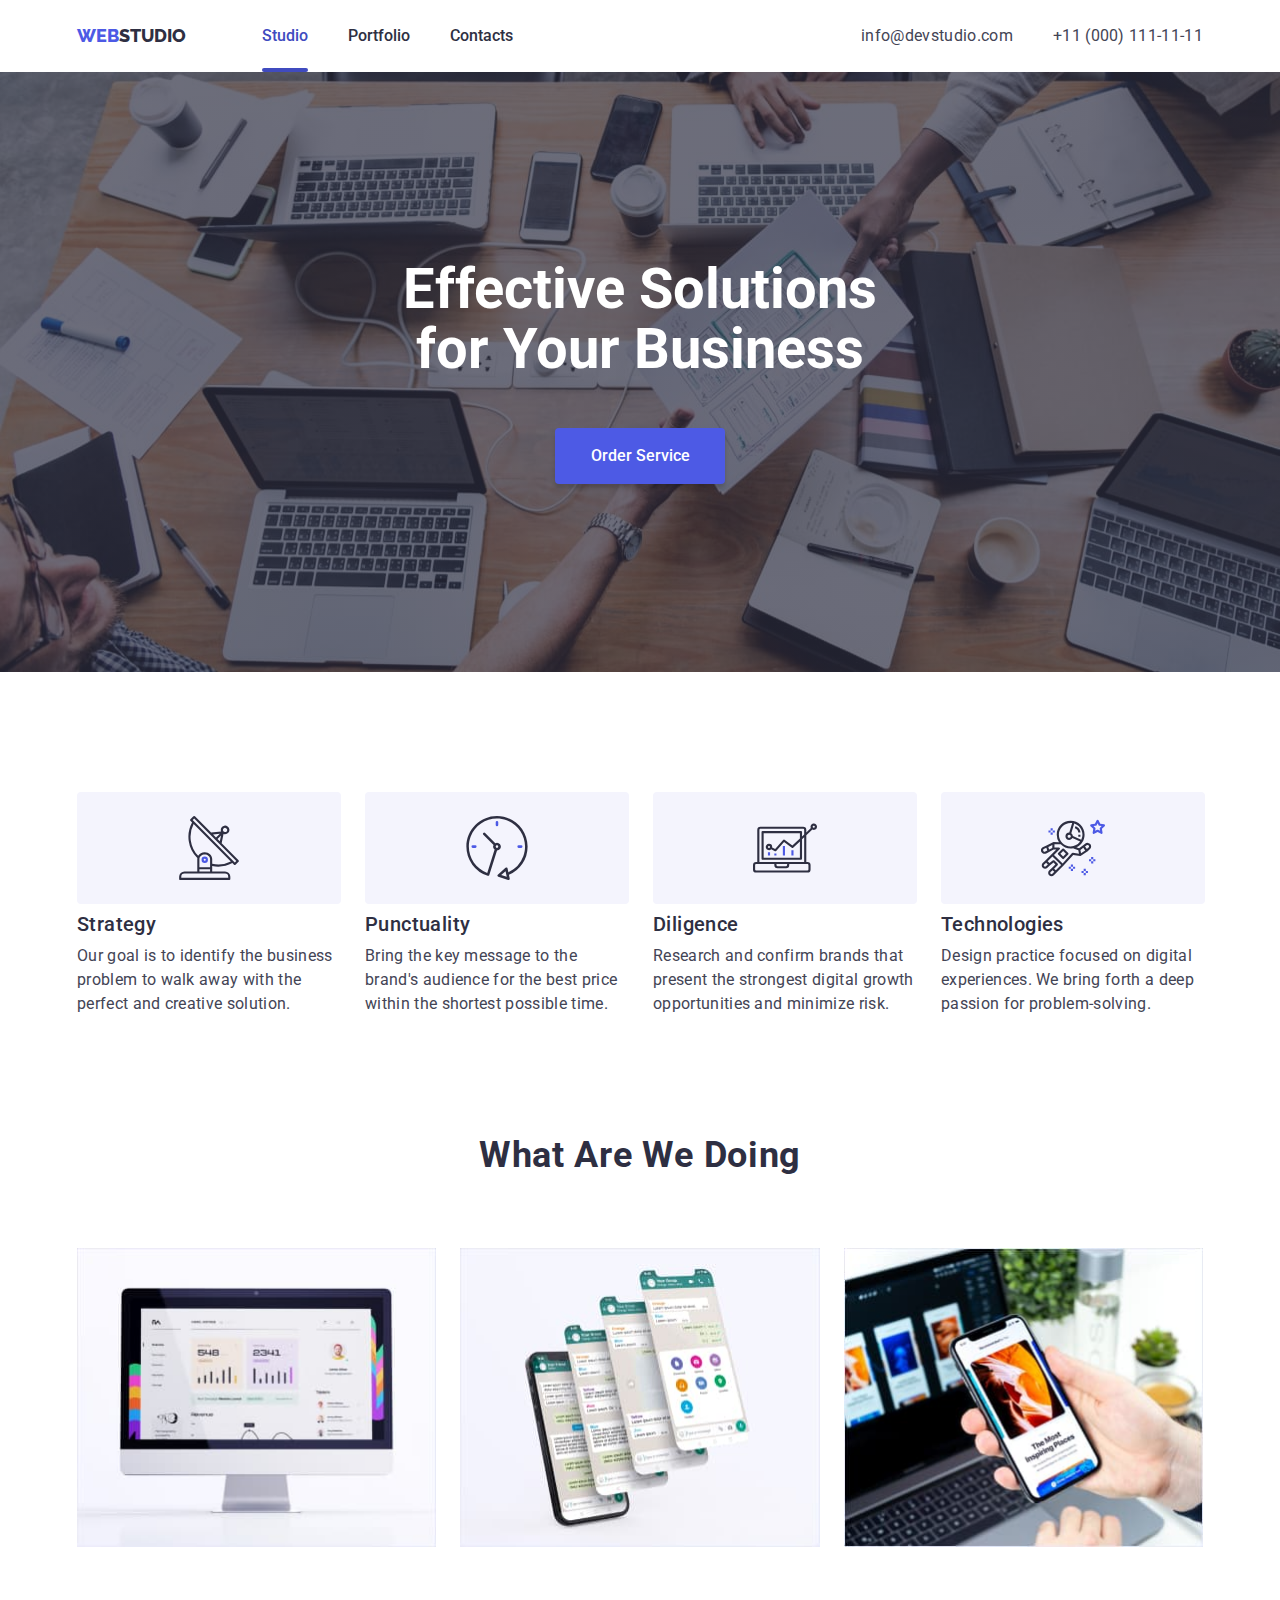
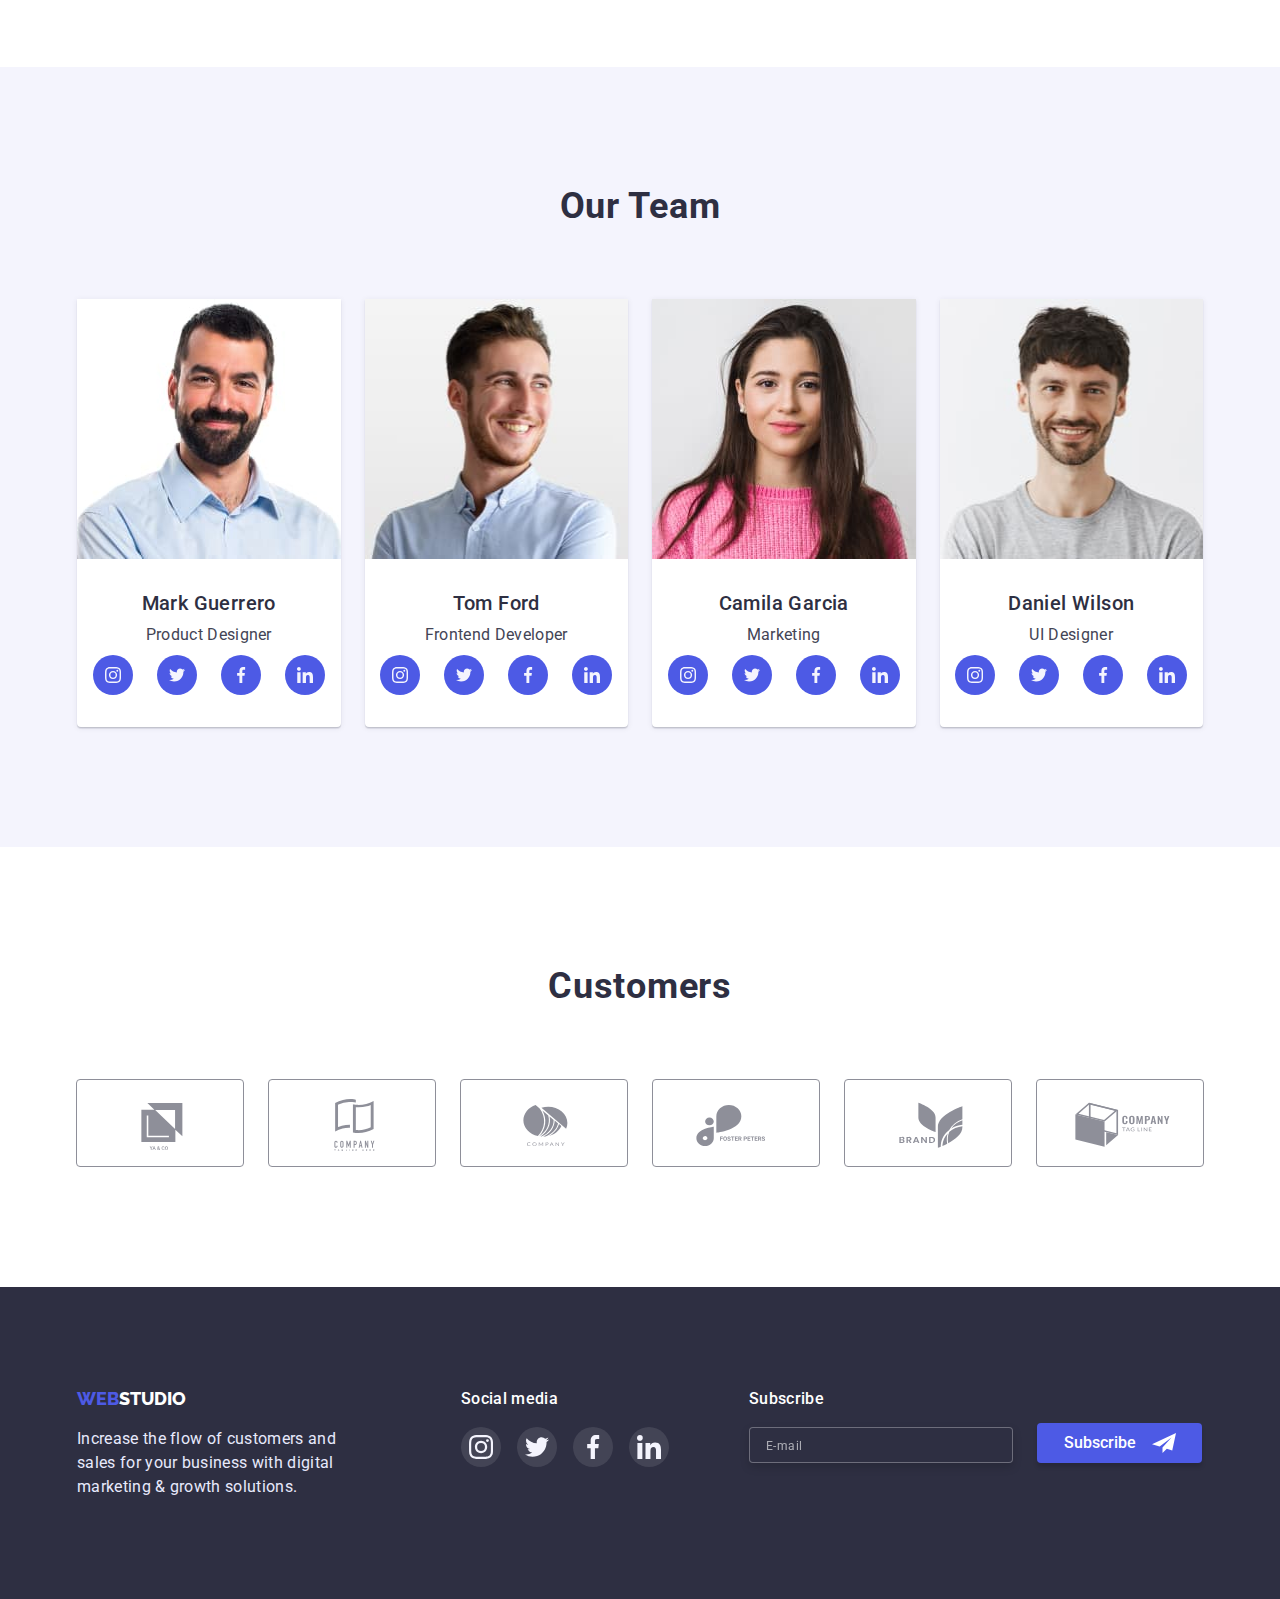
==== commit 9736b66d: "add section contacts" ====
--- a/index.html
+++ b/index.html
@@ -36,7 +36,7 @@
               >
             </li>
             <li class="navigation-item">
-              <a class="navigation-link link" href="">Contacts</a>
+              <a class="navigation-link link" href="./contacts.html">Contacts</a>
             </li>
           </ul>
         </nav>
@@ -76,7 +76,7 @@
               >
             </li>
             <li class="mobile-navigation-item">
-              <a class="mobile-navigation-link link" href="">Contacts</a>
+              <a class="mobile-navigation-link link" href="./contacts.html">Contacts</a>
             </li>
           </ul>
         </nav>
--- a/css/styles.css
+++ b/css/styles.css
@@ -95,6 +95,7 @@
       url('../images/hero-img-mob@2x.jpg');
     background-size: cover;
     background-repeat: no-repeat;
+    max-width: 428px;
   }
 }
 .hero-title {
@@ -133,6 +134,7 @@
   padding-bottom: 96px;
 }
 .section-subtitle {
+  font-style: normal;
   font-weight: 700;
   font-size: 36px;
   line-height: 1.11;
@@ -144,6 +146,7 @@
   margin-top: 0;
 }
 .section-text {
+  font-style: normal;
   font-weight: 500;
   font-size: 16px;
   line-height: 1.5;
@@ -557,11 +560,16 @@
   margin-bottom: 16px;
   text-align: center;
 }
+.footer-information {
+  padding-bottom: 72px;
+}
+.footer-container {
+  padding-bottom: 72px;
+}
 .footer-text {
   color: var(--footer-text);
   max-width: 264px;
   margin-top: 0;
-  margin-bottom: 72px;
   margin-left: auto;
   margin-right: auto;
   font-weight: 400;
@@ -580,7 +588,6 @@
   display: flex;
   gap: 16px;
   justify-content: center;
-  margin-bottom: 72px;
 }
 .footer-sl-link {
   display: block;
@@ -605,7 +612,7 @@
   flex-direction: column;
 }
 .footer-form-input {
-  max-width: 364px;
+  max-width: 396px;
   background-color: var(--background-dark);
   border: 1px solid rgba(255, 255, 255, 0.3);
   filter: drop-shadow(0px 4px 4px rgba(0, 0, 0, 0.15));
@@ -654,6 +661,26 @@
 .footer-button:focus {
   background: var(--brand-color);
 }
+/* -----------------------------------------------------MOBILE-CONTACTS------------------------------------------------------------ */
+.contacts-address {
+  display: flex;
+  flex-direction: column;
+  gap: 24px;
+  justify-content: center;
+}
+
+.contacts-address-text {
+  display: flex;
+  flex-direction: column;
+  gap: 24px;
+  text-align: center;
+}
+
+iframe {
+  width: 320px;
+  margin-left: auto;
+  margin-right: auto;
+}
 /* -----------------------------------------------------MOBILE------------------------------------------------------------ */
 @media screen and (max-width: 767px) {
   .navigation {
@@ -674,6 +701,8 @@
     padding: 40px;
   }
   .mobile-menu {
+    display: flex;
+    flex-direction: column;
     position: fixed;
     top: 0;
     left: 0;
@@ -746,7 +775,7 @@
     color: var(--brand-color);
   }
   .mobile-contacts {
-    margin-top: 284px;
+    margin-top: auto;
   }
   .mobile-phone-link {
     font-style: normal;
@@ -766,7 +795,6 @@
   .mobile-sl-list {
     display: flex;
     margin-top: 48px;
-    justify-content: space-evenly;
   }
   .mobile-sl-link {
     display: block;
@@ -795,7 +823,7 @@
   }
   .mobile-sl-list {
     gap: 56px;
-    justify-content: center;
+    /* justify-content: center; */
   }
 }
 
@@ -884,6 +912,7 @@
         rgba(46, 47, 66, 0.7)
       ),
       url(../images/hero-img-tablet.jpg);
+    max-width: 768px;
   }
   @media (min-device-pixel-ratio: 2),
     (min-resolution: 192dpi),
@@ -915,6 +944,9 @@
     max-width: 356px;
     margin: 0;
   }
+  .features .section-subtitle {
+    text-align: left;
+  }
   /* -----------------------------------------------------TEAM-TABLET------------------------------------------------------------ */
   .team .section-item {
     margin: 0;
@@ -1004,11 +1036,36 @@
     gap: 24px;
     margin-left: 89px;
   }
+  .footer-information {
+    padding: 0;
+  }
+  .footer-form-input {
+    width: 264px;
+  }
   .footer-button {
     align-self: flex-end;
     margin: 0;
   }
-}
+  /* -----------------------------------------------------TABLET-CONTACTS------------------------------------------------------------ */
+  .contacts-address {
+    flex-direction: row;
+  }
+
+  .contacts-address-text {
+    text-align: left;
+  }
+
+  iframe {
+    width: 320px;
+    margin-right: 0;
+  }
+
+  iframe {
+    width: 396px;
+    height: 250px;
+  }
+}
+
 /* -----------------------------------------------------PC------------------------------------------------------------ */
 @media screen and (min-width: 1200px) {
   .container {
@@ -1053,6 +1110,8 @@
         rgba(46, 47, 66, 0.7)
       ),
       url(../images/hero-img.jpg);
+    padding: 188px 0;
+    max-width: 1440px;
   }
   @media (min-device-pixel-ratio: 2),
     (min-resolution: 192dpi),
@@ -1122,6 +1181,9 @@
   .team .section-subtitle {
     text-align: center;
   }
+  .work .section-item {
+    margin: 0;
+  }
   /* -----------------------------------------------------CUSTOMERS-PC------------------------------------------------------------ */
   .customers-list {
     flex-wrap: nowrap;
@@ -1158,6 +1220,7 @@
   }
   .footer-information {
     margin: 0;
+    padding: 0;
   }
   .footer-text {
     width: 264px;
@@ -1177,4 +1240,11 @@
   .footer-button {
     align-self: center;
   }
-}
+  /* -----------------------------------------------------PC-CONTACTS------------------------------------------------------------ */
+
+  iframe {
+    width: 600px;
+    height: 400px;
+    margin-right: auto;
+  }
+}
